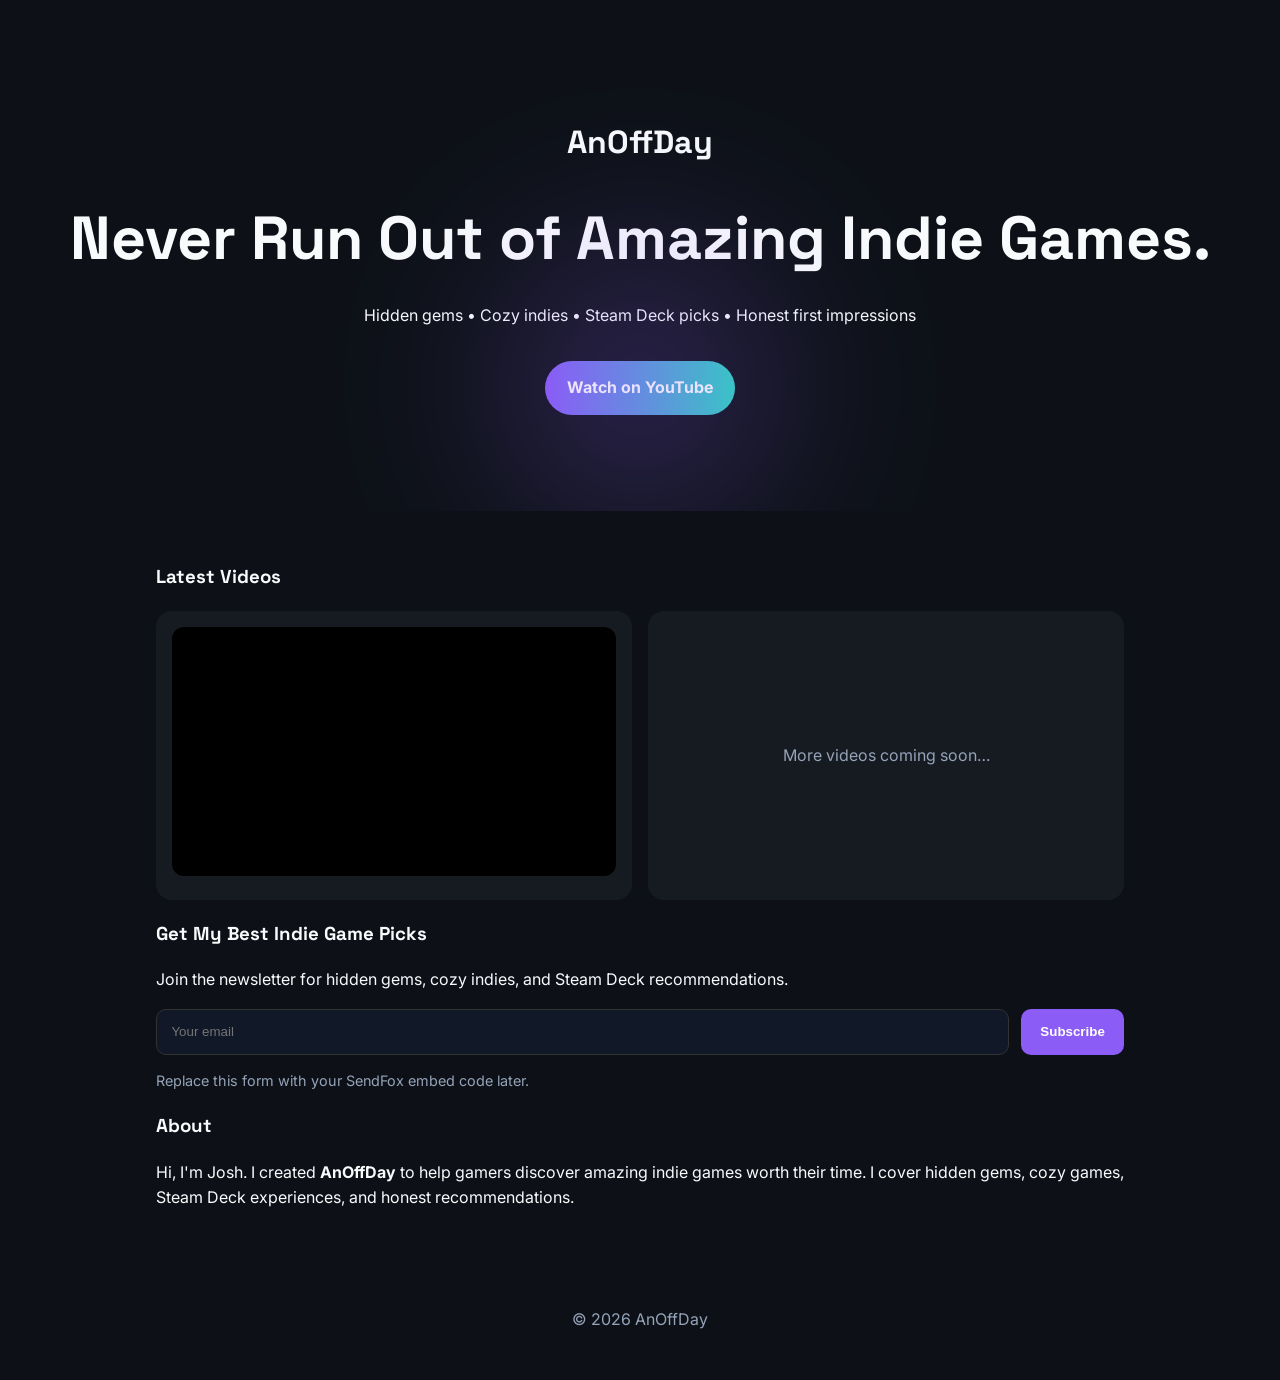
==== index.html @ 18581a0d "Add files via upload" ====
<!DOCTYPE html>
<html lang="en">
<head>
<meta charset="UTF-8">
<meta name="viewport" content="width=device-width, initial-scale=1.0">
<title>AnOffDay | Never Run Out of Amazing Indie Games</title>
<meta name="description" content="Cozy indie games, hidden gems, Steam Deck recommendations, and honest first impressions.">
<link rel="preconnect" href="https://fonts.googleapis.com">
<link rel="preconnect" href="https://fonts.gstatic.com" crossorigin>
<link href="https://fonts.googleapis.com/css2?family=Inter:wght@400;600;700&family=Space+Grotesk:wght@600;700&display=swap" rel="stylesheet">
<link rel="stylesheet" href="styles.css">
</head>
<body>
<header class="hero">
  <div class="glow"></div>
  <h1>AnOffDay</h1>
  <h2>Never Run Out of Amazing Indie Games.</h2>
  <p>Hidden gems • Cozy indies • Steam Deck picks • Honest first impressions</p>
  <a class="button" href="https://www.youtube.com/@AnOffDay" target="_blank">Watch on YouTube</a>
</header>

<main class="container">
<section>
<h3>Latest Videos</h3>
<div class="grid">
<div class="card"><iframe src="https://www.youtube.com/embed?listType=user_uploads&list=AnOffDay" title="Latest videos"></iframe></div>
<div class="card placeholder">More videos coming soon…</div>
</div>
</section>

<section class="newsletter">
<h3>Get My Best Indie Game Picks</h3>
<p>Join the newsletter for hidden gems, cozy indies, and Steam Deck recommendations.</p>
<form>
<input type="email" placeholder="Your email">
<button type="button">Subscribe</button>
</form>
<p class="note">Replace this form with your SendFox embed code later.</p>
</section>

<section>
<h3>About</h3>
<p>Hi, I'm Josh. I created <strong>AnOffDay</strong> to help gamers discover amazing indie games worth their time. I cover hidden gems, cozy games, Steam Deck experiences, and honest recommendations.</p>
</section>
</main>

<footer>
<p>© 2026 AnOffDay</p>
</footer>
<script src="script.js"></script>
</body>
</html>
---- styles.css ----
:root{
--bg:#0d1117;--card:#161b22;--text:#f8fafc;--muted:#94a3b8;
--purple:#8b5cf6;--teal:#2dd4bf;
}
*{box-sizing:border-box}
body{margin:0;font-family:Inter,sans-serif;background:var(--bg);color:var(--text);line-height:1.6}
.hero{padding:6rem 1.5rem;text-align:center;position:relative;overflow:hidden}
.glow{position:absolute;inset:auto 50% 0 auto;width:420px;height:420px;
background:radial-gradient(circle,var(--purple),transparent 70%);
filter:blur(80px);opacity:.35;transform:translate(50%,20%)}
h1,h2,h3{font-family:"Space Grotesk",sans-serif}
h2{font-size:clamp(2rem,5vw,3.8rem);margin:.2rem 0}
.button{display:inline-block;margin-top:1rem;padding:.9rem 1.4rem;
background:linear-gradient(90deg,var(--purple),var(--teal));
color:white;text-decoration:none;border-radius:999px;font-weight:700}
.container{max-width:1000px;margin:auto;padding:2rem 1rem}
.grid{display:grid;grid-template-columns:repeat(auto-fit,minmax(280px,1fr));gap:1rem}
.card{background:var(--card);padding:1rem;border-radius:16px}
iframe{width:100%;aspect-ratio:16/9;border:0;border-radius:12px;background:#000}
.placeholder{display:flex;align-items:center;justify-content:center;color:var(--muted);min-height:220px}
.newsletter form{display:flex;gap:.75rem;flex-wrap:wrap}
input{flex:1;min-width:220px;padding:.9rem;border-radius:10px;border:1px solid #333;background:#111827;color:white}
button{padding:.9rem 1.2rem;border:none;border-radius:10px;background:var(--purple);color:white;font-weight:700;cursor:pointer}
.note{color:var(--muted);font-size:.9rem}
footer{text-align:center;color:var(--muted);padding:2rem}
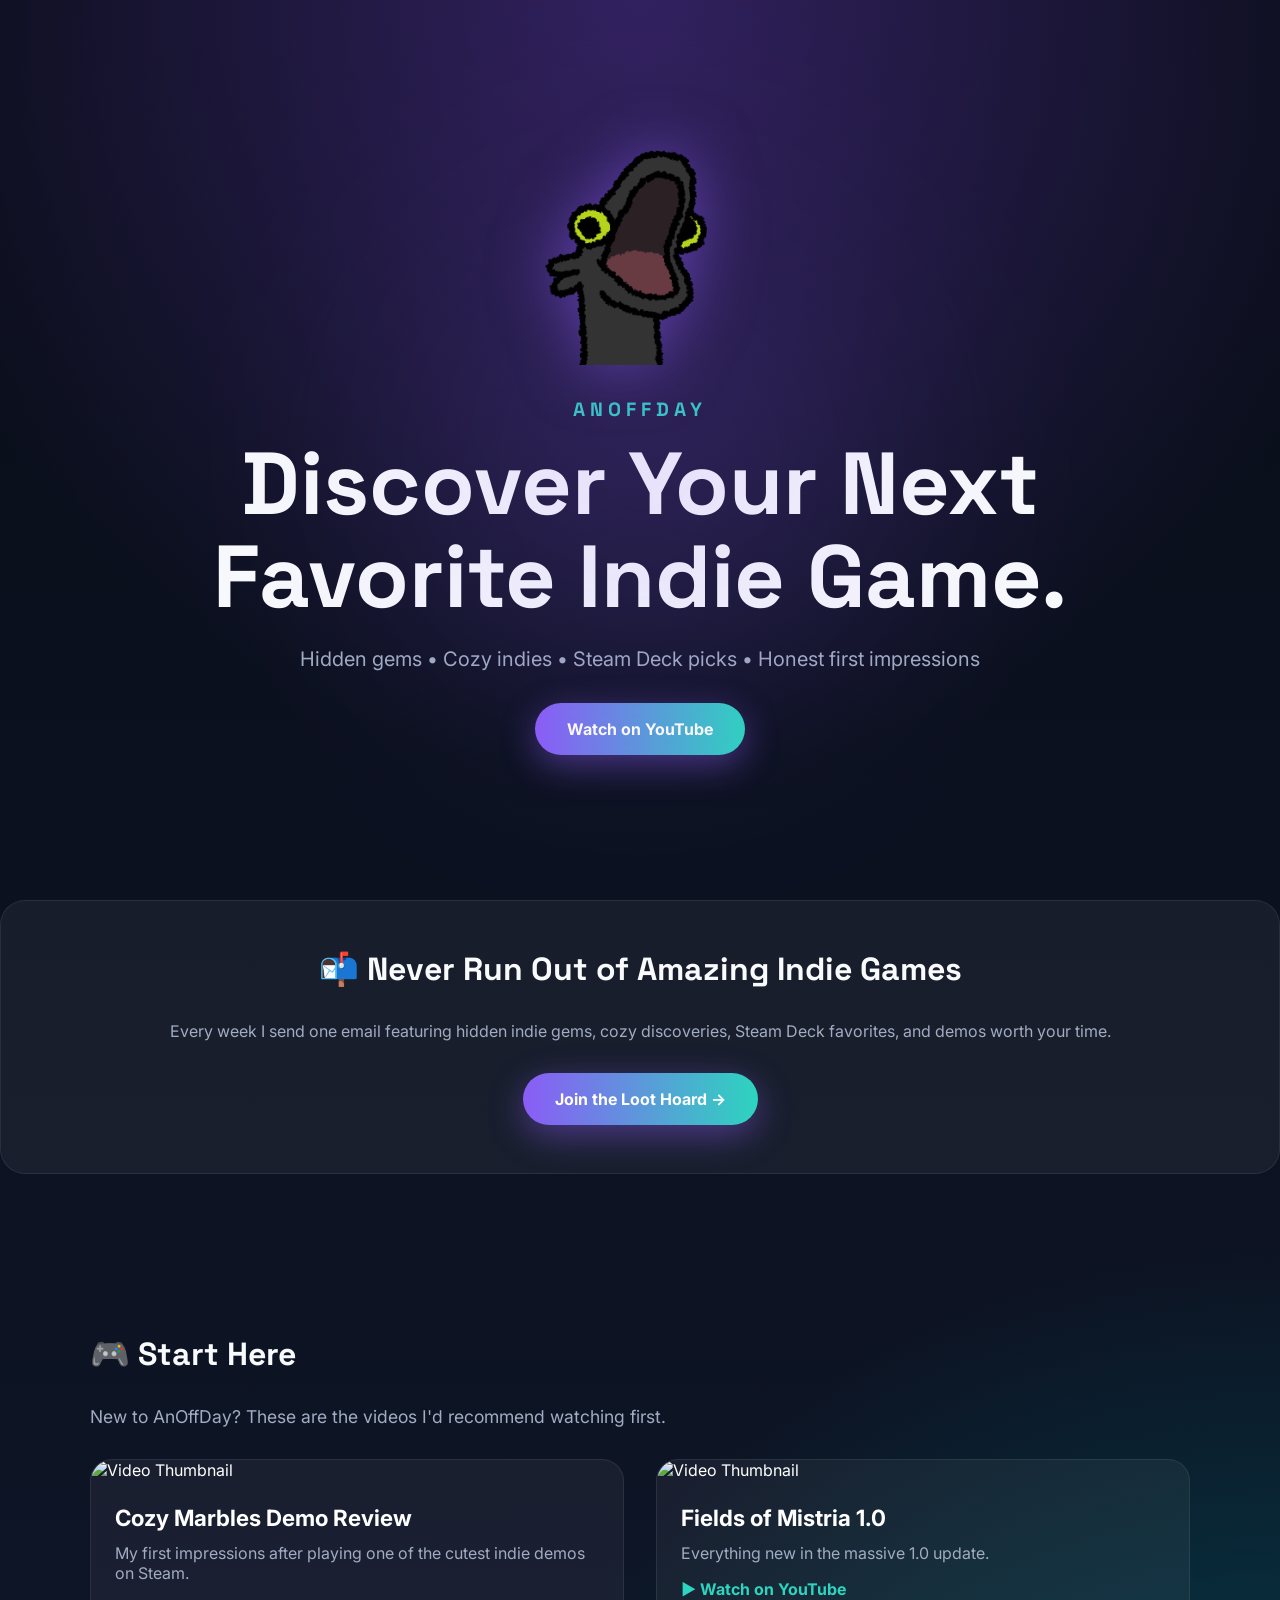
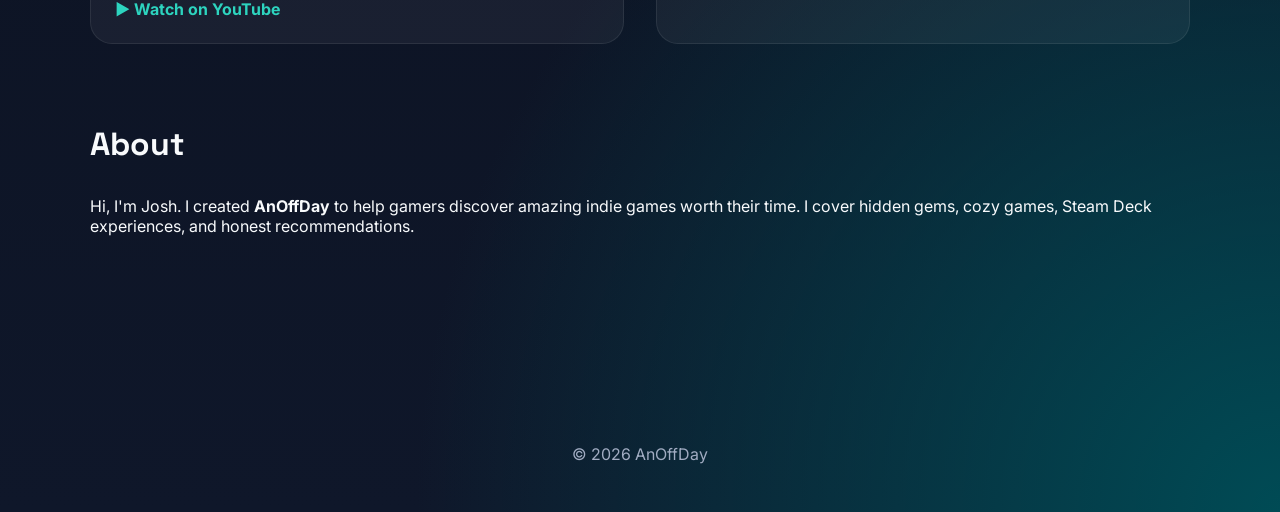
==== commit 1b146151: "Updated homepage" ====
--- a/index.html
+++ b/index.html
@@ -13,30 +13,88 @@
 <body>
 <header class="hero">
   <div class="glow"></div>
+
+  <img src="images/dragon.png" alt="AnOffDay Dragon" class="hero-dragon">
+
   <h1>AnOffDay</h1>
-  <h2>Never Run Out of Amazing Indie Games.</h2>
+  <h2>Discover Your Next Favorite Indie Game.</h2>
   <p>Hidden gems • Cozy indies • Steam Deck picks • Honest first impressions</p>
   <a class="button" href="https://www.youtube.com/@AnOffDay" target="_blank">Watch on YouTube</a>
 </header>
 
+<section class="newsletter">
+
+    <h3>📬 Never Run Out of Amazing Indie Games</h3>
+
+    <p>
+        Every week I send one email featuring hidden indie gems, cozy discoveries,
+        Steam Deck favorites, and demos worth your time.
+    </p>
+
+    <a class="button"
+       href="https://sendfox.com/offday"
+       target="_blank">
+       Join the Loot Hoard →
+    </a>
+
+</section>
+
 <main class="container">
 <section>
-<h3>Latest Videos</h3>
-<div class="grid">
-<div class="card"><iframe src="https://www.youtube.com/embed?listType=user_uploads&list=AnOffDay" title="Latest videos"></iframe></div>
-<div class="card placeholder">More videos coming soon…</div>
-</div>
+
+    <h3>🎮 Start Here</h3>
+
+    <p class="section-intro">
+        New to AnOffDay? These are the videos I'd recommend watching first.
+    </p>
+
+    <div class="grid">
+
+        <a class="video-card" href="https://youtu.be/EfAZcPWjO_U" target="_blank">
+
+            <img
+                src="https://i.ytimg.com/vi/EfAZcPWjO_U/maxresdefault.jpg"
+                alt="Video Thumbnail">
+
+            <div class="video-content">
+
+                <h4>Cozy Marbles Demo Review</h4>
+
+                <p>
+                    My first impressions after playing one of the cutest indie demos on Steam.
+                </p>
+
+                <span>▶ Watch on YouTube</span>
+
+            </div>
+
+        </a>
+
+        <a class="video-card" href="https://youtu.be/ea4ho8zxoK8" target="_blank">
+
+            <img
+                src="https://i.ytimg.com/vi/ea4ho8zxoK8/maxresdefault.jpg"
+                alt="Video Thumbnail">
+
+            <div class="video-content">
+
+                <h4>Fields of Mistria 1.0</h4>
+
+                <p>
+                    Everything new in the massive 1.0 update.
+                </p>
+
+                <span>▶ Watch on YouTube</span>
+
+            </div>
+
+        </a>
+
+    </div>
+
 </section>
 
-<section class="newsletter">
-<h3>Get My Best Indie Game Picks</h3>
-<p>Join the newsletter for hidden gems, cozy indies, and Steam Deck recommendations.</p>
-<form>
-<input type="email" placeholder="Your email">
-<button type="button">Subscribe</button>
-</form>
-<p class="note">Replace this form with your SendFox embed code later.</p>
-</section>
+
 
 <section>
 <h3>About</h3>
--- a/styles.css
+++ b/styles.css
@@ -1,25 +1,357 @@
 :root{
---bg:#0d1117;--card:#161b22;--text:#f8fafc;--muted:#94a3b8;
---purple:#8b5cf6;--teal:#2dd4bf;
-}
-*{box-sizing:border-box}
-body{margin:0;font-family:Inter,sans-serif;background:var(--bg);color:var(--text);line-height:1.6}
-.hero{padding:6rem 1.5rem;text-align:center;position:relative;overflow:hidden}
-.glow{position:absolute;inset:auto 50% 0 auto;width:420px;height:420px;
-background:radial-gradient(circle,var(--purple),transparent 70%);
-filter:blur(80px);opacity:.35;transform:translate(50%,20%)}
-h1,h2,h3{font-family:"Space Grotesk",sans-serif}
-h2{font-size:clamp(2rem,5vw,3.8rem);margin:.2rem 0}
-.button{display:inline-block;margin-top:1rem;padding:.9rem 1.4rem;
-background:linear-gradient(90deg,var(--purple),var(--teal));
-color:white;text-decoration:none;border-radius:999px;font-weight:700}
-.container{max-width:1000px;margin:auto;padding:2rem 1rem}
-.grid{display:grid;grid-template-columns:repeat(auto-fit,minmax(280px,1fr));gap:1rem}
-.card{background:var(--card);padding:1rem;border-radius:16px}
-iframe{width:100%;aspect-ratio:16/9;border:0;border-radius:12px;background:#000}
-.placeholder{display:flex;align-items:center;justify-content:center;color:var(--muted);min-height:220px}
-.newsletter form{display:flex;gap:.75rem;flex-wrap:wrap}
-input{flex:1;min-width:220px;padding:.9rem;border-radius:10px;border:1px solid #333;background:#111827;color:white}
-button{padding:.9rem 1.2rem;border:none;border-radius:10px;background:var(--purple);color:white;font-weight:700;cursor:pointer}
-.note{color:var(--muted);font-size:.9rem}
-footer{text-align:center;color:var(--muted);padding:2rem}
+  --bg:#0b1020;
+  --bg2:#111827;
+  --card:rgba(255,255,255,.05);
+  --text:#f8fafc;
+  --muted:#a1acc2;
+  --purple:#8b5cf6;
+  --teal:#2dd4bf;
+  --border:rgba(255,255,255,.08);
+}
+
+*{
+  margin:0;
+  padding:0;
+  box-sizing:border-box;
+}
+
+html{
+  scroll-behavior:smooth;
+}
+
+body{
+  font-family:Inter,sans-serif;
+  color:var(--text);
+  background:
+    radial-gradient(circle at top,#32215f 0%,transparent 35%),
+    radial-gradient(circle at bottom right,#004b55 0%,transparent 35%),
+    linear-gradient(180deg,#090d18,#0f172a);
+  min-height:100vh;
+}
+
+h1,h2,h3{
+  font-family:"Space Grotesk",sans-serif;
+}
+
+.hero{
+  min-height:100vh;
+  display:flex;
+  flex-direction:column;
+  justify-content:center;
+  align-items:center;
+  text-align:center;
+  padding:2rem;
+  position:relative;
+  overflow:hidden;
+}
+
+.glow{
+  position:absolute;
+  width:700px;
+  height:700px;
+  border-radius:50%;
+  background:radial-gradient(circle,var(--purple),transparent 70%);
+  opacity:.25;
+  filter:blur(120px);
+  animation:floatGlow 8s ease-in-out infinite;
+
+  pointer-events: none;
+}
+
+@keyframes floatGlow{
+
+0%,100%{
+transform:translateY(-30px);
+}
+
+50%{
+transform:translateY(30px);
+}
+
+}
+
+.hero h1{
+  font-size:1.2rem;
+  letter-spacing:5px;
+  text-transform:uppercase;
+  color:var(--teal);
+  margin-bottom:1rem;
+}
+
+.hero h2{
+  font-size:clamp(2.8rem,7vw,5.5rem);
+  line-height:1.05;
+  max-width:900px;
+  margin-bottom:1.5rem;
+}
+
+.hero p{
+  color:var(--muted);
+  font-size:1.25rem;
+  max-width:700px;
+  margin-bottom:2rem;
+}
+
+.button{
+  display:inline-block;
+  padding:1rem 2rem;
+  border-radius:999px;
+  text-decoration:none;
+  color:white;
+  font-weight:700;
+  background:linear-gradient(90deg,var(--purple),var(--teal));
+  transition:.3s;
+  box-shadow:0 10px 35px rgba(139,92,246,.45);
+}
+
+.button:hover{
+  transform:translateY(-4px) scale(1.03);
+  box-shadow:0 18px 45px rgba(139,92,246,.6);
+}
+
+.container{
+  width:min(1100px,92%);
+  margin:auto;
+  padding:5rem 0;
+}
+
+section{
+  margin-bottom:5rem;
+}
+
+h3{
+  font-size:2rem;
+  margin-bottom:2rem;
+}
+
+.grid{
+  display:grid;
+  grid-template-columns:repeat(auto-fit,minmax(320px,1fr));
+  gap:2rem;
+}
+
+.card{
+  background:var(--card);
+  backdrop-filter:blur(15px);
+  border:1px solid var(--border);
+  border-radius:22px;
+  overflow:hidden;
+  transition:.3s;
+}
+
+.card:hover{
+  transform:translateY(-8px);
+}
+
+iframe{
+  width:100%;
+  aspect-ratio:16/9;
+  border:none;
+}
+
+.placeholder{
+  display:flex;
+  align-items:center;
+  justify-content:center;
+  min-height:240px;
+  color:var(--muted);
+}
+
+.newsletter{
+  background:var(--card);
+  border:1px solid var(--border);
+  border-radius:25px;
+  padding:3rem;
+}
+
+.newsletter p{
+  color:var(--muted);
+  margin:1rem 0 2rem;
+}
+
+form{
+  display:flex;
+  gap:1rem;
+  flex-wrap:wrap;
+}
+
+input{
+  flex:1;
+  min-width:250px;
+  padding:1rem;
+  border-radius:12px;
+  border:1px solid var(--border);
+  background:#111827;
+  color:white;
+}
+
+button{
+  padding:1rem 2rem;
+  border:none;
+  border-radius:12px;
+  background:var(--purple);
+  color:white;
+  font-weight:700;
+  cursor:pointer;
+  transition:.3s;
+}
+
+button:hover{
+  background:#9d74ff;
+}
+
+.note{
+  margin-top:1rem;
+  font-size:.9rem;
+}
+
+footer{
+  text-align:center;
+  color:var(--muted);
+  padding:3rem 1rem;
+}
+
+@media(max-width:700px){
+
+.hero h2{
+font-size:3rem;
+}
+
+.hero p{
+font-size:1rem;
+}
+
+.newsletter{
+padding:2rem;
+}
+
+}.section-intro{
+    color:var(--muted);
+    margin-bottom:2rem;
+    font-size:1.1rem;
+}
+
+.video-card{
+
+    display:block;
+
+    text-decoration:none;
+
+    background:var(--card);
+
+    border:1px solid var(--border);
+
+    border-radius:22px;
+
+    overflow:hidden;
+
+    transition:.3s;
+
+    color:white;
+
+}
+
+.video-card:hover{
+
+    transform:translateY(-8px);
+
+    box-shadow:0 18px 45px rgba(0,0,0,.35);
+
+}
+
+.video-card img{
+
+    width:100%;
+
+    display:block;
+
+}
+
+.video-content{
+
+    padding:1.5rem;
+
+}
+
+.video-content h4{
+
+    font-size:1.4rem;
+
+    margin-bottom:.75rem;
+
+}
+
+.video-content p{
+
+    color:var(--muted);
+
+    margin-bottom:1rem;
+
+}
+
+.video-content span{
+
+    color:var(--teal);
+
+    font-weight:700;
+
+}.newsletter{
+
+    text-align:center;
+
+}
+
+.newsletter h4{
+
+    font-size:2.2rem;
+
+    margin:1rem 0;
+
+    font-family:"Space Grotesk",sans-serif;
+
+}
+
+.loot-list{
+
+    list-style:none;
+
+    padding:0;
+
+    margin:2rem auto;
+
+    max-width:500px;
+
+}
+
+.loot-list li{
+
+    padding:.65rem 0;
+
+    font-size:1.1rem;
+
+    color:var(--text);
+
+}.hero-dragon{
+
+    width:220px;
+
+    margin-bottom:2rem;
+
+    position:relative;
+
+    z-index:2;
+
+    filter:
+        drop-shadow(0 0 30px rgba(139,92,246,.5));
+
+    transition:.3s;
+
+    pointer-events: none;
+
+}
+
+.hero-dragon:hover{
+
+    transform:rotate(-4deg) scale(1.05);
+
+}
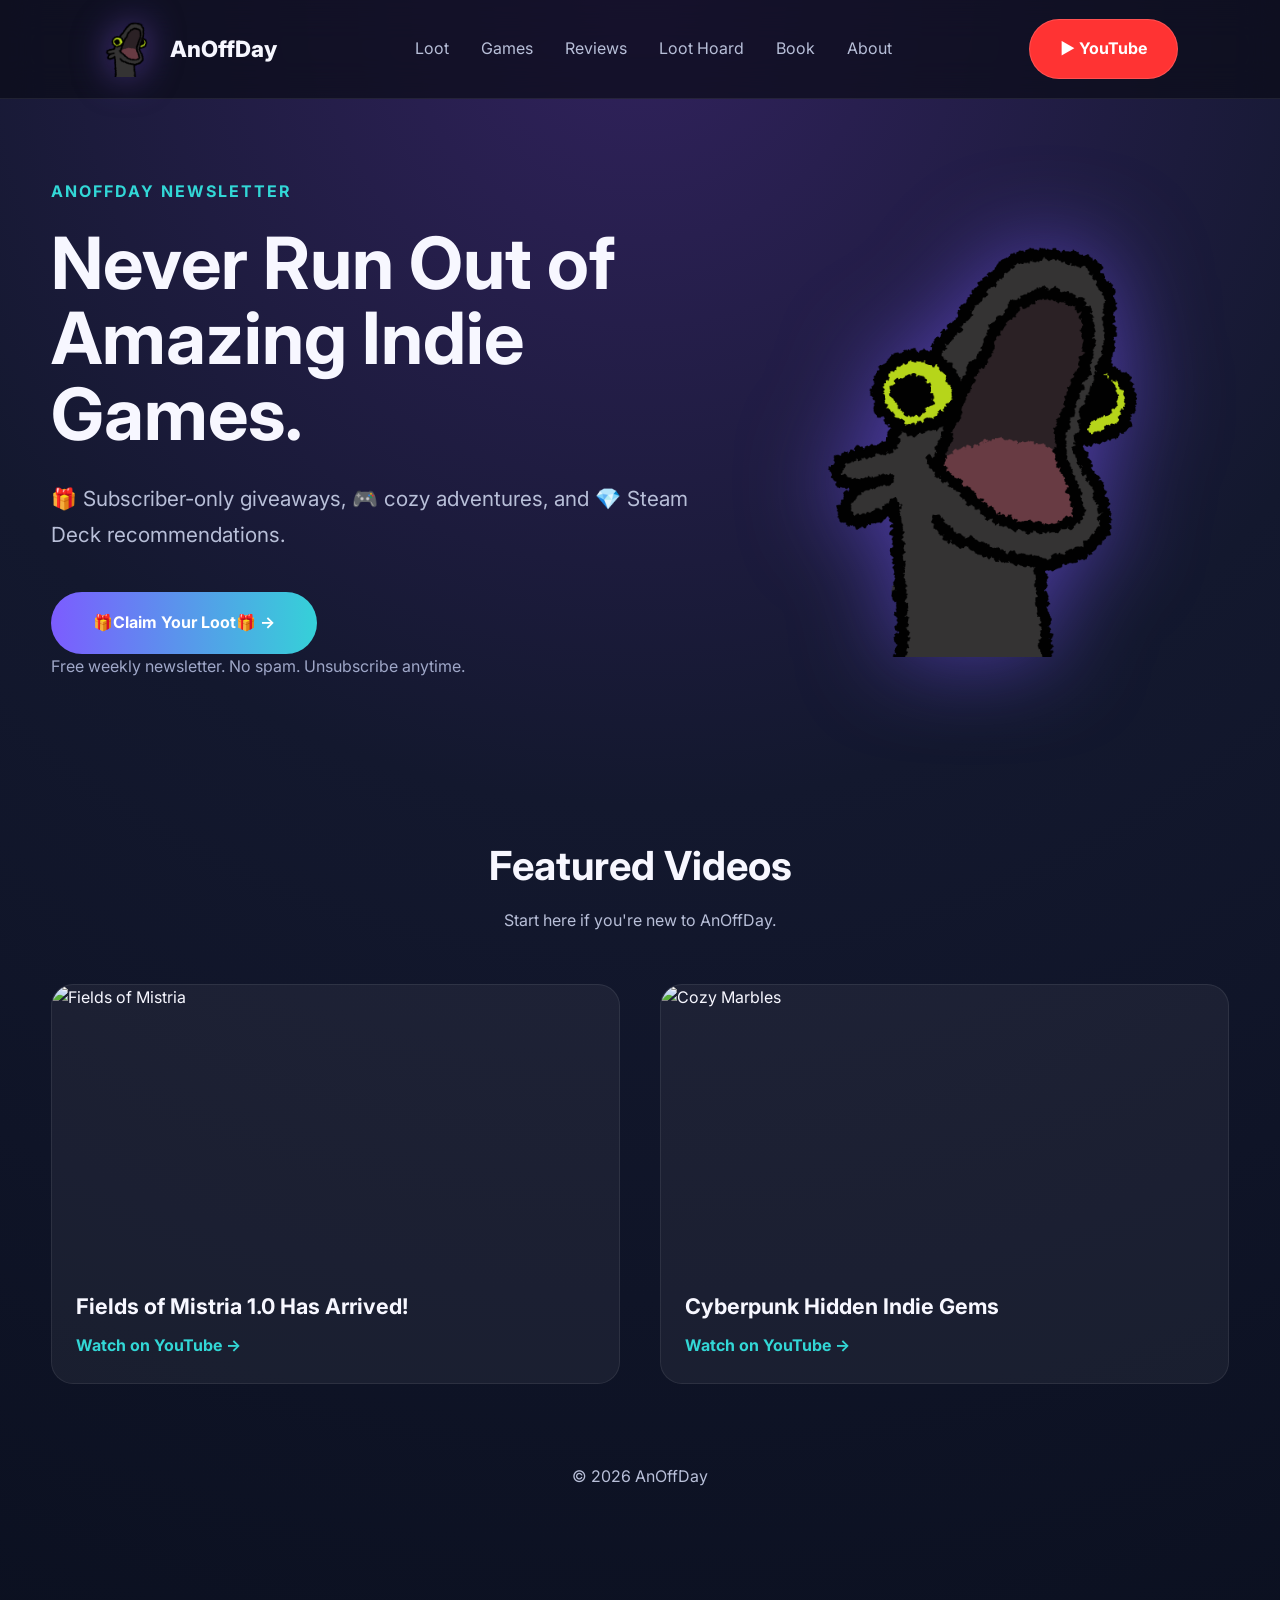
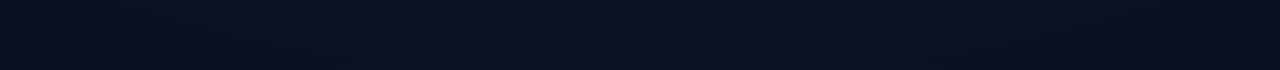
==== commit 6b2e3c45: "Launch new homepage redesign" ====
--- a/index.html
+++ b/index.html
@@ -1,110 +1,146 @@
 <!DOCTYPE html>
 <html lang="en">
 <head>
-<meta charset="UTF-8">
-<meta name="viewport" content="width=device-width, initial-scale=1.0">
-<title>AnOffDay | Never Run Out of Amazing Indie Games</title>
-<meta name="description" content="Cozy indie games, hidden gems, Steam Deck recommendations, and honest first impressions.">
-<link rel="preconnect" href="https://fonts.googleapis.com">
-<link rel="preconnect" href="https://fonts.gstatic.com" crossorigin>
-<link href="https://fonts.googleapis.com/css2?family=Inter:wght@400;600;700&family=Space+Grotesk:wght@600;700&display=swap" rel="stylesheet">
-<link rel="stylesheet" href="styles.css">
+    <meta charset="UTF-8">
+    <meta name="viewport" content="width=device-width, initial-scale=1.0">
+
+    <title>AnOffDay | Discover Your Next Favorite Indie Game</title>
+
+    <link rel="stylesheet" href="styles.css">
+
+    <link rel="preconnect" href="https://fonts.googleapis.com">
+    <link rel="preconnect" href="https://fonts.gstatic.com" crossorigin>
+
+    <link href="https://fonts.googleapis.com/css2?family=Inter:wght@300;400;600;700;800&family=Space+Grotesk:wght@500;700&display=swap" rel="stylesheet">
 </head>
+
 <body>
-<header class="hero">
-  <div class="glow"></div>
 
-  <img src="images/dragon.png" alt="AnOffDay Dragon" class="hero-dragon">
+<header class="navbar">
 
-  <h1>AnOffDay</h1>
-  <h2>Discover Your Next Favorite Indie Game.</h2>
-  <p>Hidden gems • Cozy indies • Steam Deck picks • Honest first impressions</p>
-  <a class="button" href="https://www.youtube.com/@AnOffDay" target="_blank">Watch on YouTube</a>
+    <div class="logo">
+
+        <img src="images/dragon.png" alt="Dragon">
+
+        <span>AnOffDay</span>
+
+    </div>
+
+    <nav>
+
+        <a href="#">Loot</a>
+        <a href="#">Games</a>
+        <a href="#">Reviews</a>
+        <a href="#">Loot Hoard</a>
+        <a href="#">Book</a>
+        <a href="#">About</a>
+
+    </nav>
+
+    <a
+        class="youtube-button"
+        href="https://www.youtube.com/@AnOffDay"
+        target="_blank">
+
+        ▶ YouTube
+
+    </a>
+
 </header>
 
-<section class="newsletter">
 
-    <h3>📬 Never Run Out of Amazing Indie Games</h3>
+<section class="hero">
 
-    <p>
-        Every week I send one email featuring hidden indie gems, cozy discoveries,
-        Steam Deck favorites, and demos worth your time.
-    </p>
+    <div class="hero-left">
 
-    <a class="button"
-       href="https://sendfox.com/offday"
-       target="_blank">
-       Join the Loot Hoard →
-    </a>
+        <span class="hero-tag">
+ANOFFDAY NEWSLETTER
+</span>
+
+        <h1>
+            Never Run Out of
+            Amazing Indie Games.
+        </h1>
+
+        <p class="hero-description">
+            🎁 Subscriber-only giveaways, 🎮 cozy adventures, and 💎 Steam Deck recommendations.
+        </p>
+
+<a
+    class="hero-newsletter-button"
+    href="https://sendfox.com/offday"
+    target="_blank">
+
+    🎁Claim Your Loot🎁 →
+</a>
+
+        <p class="hero-small">
+            Free weekly newsletter.  No spam. Unsubscribe anytime.
+        </p>
+
+    </div>
+<div class="hero-right">
+
+        <img
+            src="images/dragon.png"
+            alt="Dragon"
+            class="hero-dragon">
+
+    </div>
 
 </section>
 
-<main class="container">
-<section>
+<section class="featured-videos">
 
-    <h3>🎮 Start Here</h3>
+    <div class="section-header">
 
-    <p class="section-intro">
-        New to AnOffDay? These are the videos I'd recommend watching first.
-    </p>
+        <h2>Featured Videos</h2>
 
-    <div class="grid">
+        <p>
+            Start here if you're new to AnOffDay.
+        </p>
 
-        <a class="video-card" href="https://youtu.be/EfAZcPWjO_U" target="_blank">
+    </div>
 
-            <img
-                src="https://i.ytimg.com/vi/EfAZcPWjO_U/maxresdefault.jpg"
-                alt="Video Thumbnail">
+    <div class="video-grid">
 
-            <div class="video-content">
+        <a class="video-card"
+           href="https://www.youtube.com/watch?v=ea4ho8zxoK8"
+           target="_blank">
 
-                <h4>Cozy Marbles Demo Review</h4>
+            <img src="https://img.youtube.com/vi/ea4ho8zxoK8/maxresdefault.jpg"
+                 alt="Fields of Mistria">
 
-                <p>
-                    My first impressions after playing one of the cutest indie demos on Steam.
-                </p>
+            <h3>Fields of Mistria 1.0 Has Arrived!</h3>
 
-                <span>▶ Watch on YouTube</span>
-
-            </div>
+            <span>Watch on YouTube →</span>
 
         </a>
 
-        <a class="video-card" href="https://youtu.be/ea4ho8zxoK8" target="_blank">
+        <a class="video-card"
+           href="https://www.youtube.com/watch?v=EfAZcPWjO_U"
+           target="_blank">
 
-            <img
-                src="https://i.ytimg.com/vi/ea4ho8zxoK8/maxresdefault.jpg"
-                alt="Video Thumbnail">
+            <img src="https://img.youtube.com/vi/EfAZcPWjO_U/maxresdefault.jpg"
+                 alt="Cozy Marbles">
 
-            <div class="video-content">
+            <h3>Cyberpunk Hidden Indie Gems</h3>
 
-                <h4>Fields of Mistria 1.0</h4>
-
-                <p>
-                    Everything new in the massive 1.0 update.
-                </p>
-
-                <span>▶ Watch on YouTube</span>
-
-            </div>
+            <span>Watch on YouTube →</span>
 
         </a>
 
     </div>
 
-</section>
 
 
 
-<section>
-<h3>About</h3>
-<p>Hi, I'm Josh. I created <strong>AnOffDay</strong> to help gamers discover amazing indie games worth their time. I cover hidden gems, cozy games, Steam Deck experiences, and honest recommendations.</p>
-</section>
-</main>
 
 <footer>
-<p>© 2026 AnOffDay</p>
+
+© 2026 AnOffDay
+
 </footer>
-<script src="script.js"></script>
+
 </body>
-</html>
+</html>
--- a/styles.css
+++ b/styles.css
@@ -1,357 +1,729 @@
+/* ===========================
+   ANOFFDAY V2
+=========================== */
+
 :root{
-  --bg:#0b1020;
-  --bg2:#111827;
-  --card:rgba(255,255,255,.05);
-  --text:#f8fafc;
-  --muted:#a1acc2;
-  --purple:#8b5cf6;
-  --teal:#2dd4bf;
-  --border:rgba(255,255,255,.08);
+    --bg:#0b1020;
+    --bg2:#171c36;
+    --card:#1d2445;
+    --text:#f7f7ff;
+    --muted:#b8bfd8;
+    --purple:#8b5cf6;
+    --cyan:#32d7d6;
+    --border:rgba(255,255,255,.08);
 }
 
 *{
-  margin:0;
-  padding:0;
-  box-sizing:border-box;
-}
-
-html{
-  scroll-behavior:smooth;
+    margin:0;
+    padding:0;
+    box-sizing:border-box;
 }
 
 body{
-  font-family:Inter,sans-serif;
-  color:var(--text);
-  background:
-    radial-gradient(circle at top,#32215f 0%,transparent 35%),
-    radial-gradient(circle at bottom right,#004b55 0%,transparent 35%),
-    linear-gradient(180deg,#090d18,#0f172a);
-  min-height:100vh;
-}
-
-h1,h2,h3{
-  font-family:"Space Grotesk",sans-serif;
-}
+
+    font-family:Inter,sans-serif;
+
+    background:
+        radial-gradient(circle at top,#31225d 0%,#13182e 45%,#0b1020 100%);
+
+    color:var(--text);
+
+    line-height:1.6;
+
+}
+
+a{
+
+    color:inherit;
+
+    text-decoration:none;
+
+}
+
+img{
+
+    max-width:100%;
+
+    display:block;
+
+}
+
+/* ===========================
+   NAVBAR
+=========================== */
+
+.navbar{
+
+    position:sticky;
+
+    top:0;
+
+    z-index:100;
+
+    display:flex;
+
+    justify-content:space-between;
+
+    align-items:center;
+
+    padding:1.2rem 8%;
+
+    backdrop-filter:blur(18px);
+
+    background:rgba(10,12,24,.7);
+
+    border-bottom:1px solid var(--border);
+
+}
+
+.logo{
+
+    display:flex;
+
+    align-items:center;
+
+    gap:12px;
+
+    font-size:1.4rem;
+
+    font-weight:800;
+
+}
+
+.logo img{
+
+    width:56px;
+
+    filter:drop-shadow(0 0 18px rgba(139,92,246,.5));
+
+}
+
+nav{
+
+    display:flex;
+
+    gap:2rem;
+
+}
+
+nav a{
+
+    color:var(--muted);
+
+    transition:.25s;
+
+}
+
+nav a:hover{
+
+    color:white;
+
+}
+
+.youtube-button{
+
+    background:#ff3333;
+
+    color:white;
+
+    padding:.8rem 1.3rem;
+
+    border-radius:999px;
+
+    font-weight:700;
+
+    transition:.25s;
+
+}
+
+.youtube-button:hover{
+
+    transform:translateY(-2px);
+
+}
+
+/* =========================
+   HERO
+========================= */
 
 .hero{
-  min-height:100vh;
-  display:flex;
-  flex-direction:column;
-  justify-content:center;
-  align-items:center;
-  text-align:center;
-  padding:2rem;
-  position:relative;
-  overflow:hidden;
-}
-
-.glow{
-  position:absolute;
-  width:700px;
-  height:700px;
-  border-radius:50%;
-  background:radial-gradient(circle,var(--purple),transparent 70%);
-  opacity:.25;
-  filter:blur(120px);
-  animation:floatGlow 8s ease-in-out infinite;
-
-  pointer-events: none;
-}
-
-@keyframes floatGlow{
-
-0%,100%{
-transform:translateY(-30px);
-}
-
-50%{
-transform:translateY(30px);
-}
+
+    width:min(1300px,92%);
+    margin:90px auto 120px;
+
+    display:grid;
+    grid-template-columns:1.1fr .9fr;
+    gap:70px;
+
+    align-items:center;
+
+}
+
+.hero-left{
+
+    display:flex;
+    flex-direction:column;
+    align-items:flex-start;
+
+}
+
+.hero-tag{
+
+    color:var(--cyan);
+    font-weight:700;
+    letter-spacing:2px;
+    margin-bottom:20px;
+    text-transform:uppercase;
 
 }
 
 .hero h1{
-  font-size:1.2rem;
-  letter-spacing:5px;
-  text-transform:uppercase;
-  color:var(--teal);
-  margin-bottom:1rem;
-}
-
-.hero h2{
-  font-size:clamp(2.8rem,7vw,5.5rem);
-  line-height:1.05;
-  max-width:900px;
-  margin-bottom:1.5rem;
-}
-
-.hero p{
-  color:var(--muted);
-  font-size:1.25rem;
-  max-width:700px;
-  margin-bottom:2rem;
-}
-
-.button{
-  display:inline-block;
-  padding:1rem 2rem;
-  border-radius:999px;
-  text-decoration:none;
-  color:white;
-  font-weight:700;
-  background:linear-gradient(90deg,var(--purple),var(--teal));
-  transition:.3s;
-  box-shadow:0 10px 35px rgba(139,92,246,.45);
-}
-
-.button:hover{
-  transform:translateY(-4px) scale(1.03);
-  box-shadow:0 18px 45px rgba(139,92,246,.6);
-}
-
-.container{
-  width:min(1100px,92%);
-  margin:auto;
-  padding:5rem 0;
-}
-
-section{
-  margin-bottom:5rem;
-}
-
-h3{
-  font-size:2rem;
-  margin-bottom:2rem;
-}
-
-.grid{
-  display:grid;
-  grid-template-columns:repeat(auto-fit,minmax(320px,1fr));
-  gap:2rem;
-}
-
-.card{
-  background:var(--card);
-  backdrop-filter:blur(15px);
-  border:1px solid var(--border);
-  border-radius:22px;
-  overflow:hidden;
-  transition:.3s;
-}
-
-.card:hover{
-  transform:translateY(-8px);
-}
-
-iframe{
-  width:100%;
-  aspect-ratio:16/9;
-  border:none;
-}
-
-.placeholder{
-  display:flex;
-  align-items:center;
-  justify-content:center;
-  min-height:240px;
-  color:var(--muted);
-}
-
-.newsletter{
-  background:var(--card);
-  border:1px solid var(--border);
-  border-radius:25px;
-  padding:3rem;
-}
-
-.newsletter p{
-  color:var(--muted);
-  margin:1rem 0 2rem;
-}
-
-form{
-  display:flex;
-  gap:1rem;
-  flex-wrap:wrap;
-}
-
-input{
-  flex:1;
-  min-width:250px;
-  padding:1rem;
-  border-radius:12px;
-  border:1px solid var(--border);
-  background:#111827;
-  color:white;
-}
-
-button{
-  padding:1rem 2rem;
-  border:none;
-  border-radius:12px;
-  background:var(--purple);
-  color:white;
-  font-weight:700;
-  cursor:pointer;
-  transition:.3s;
-}
-
-button:hover{
-  background:#9d74ff;
-}
-
-.note{
-  margin-top:1rem;
-  font-size:.9rem;
-}
+
+    font-size:4.5rem;
+    line-height:1.05;
+    margin:0;
+
+    max-width:700px;
+
+}
+
+.hero-description{
+
+    font-size:1.3rem;
+    line-height:1.7;
+
+    color:var(--muted);
+
+    margin:30px 0 40px;
+
+    max-width:650px;
+
+}
+
+.hero-newsletter{
+
+    width:100%;
+    max-width:700px;
+
+    display:flex;
+
+    background:white;
+
+    border-radius:70px;
+
+    overflow:hidden;
+
+    margin-bottom:35px;
+
+}
+
+.hero-newsletter input{
+
+    flex:1;
+
+    border:none;
+
+    outline:none;
+
+    padding:22px 26px;
+
+    font-size:1rem;
+
+}
+
+.hero-newsletter button{
+
+    border:none;
+
+    cursor:pointer;
+
+    padding:0 36px;
+
+    color:white;
+
+    font-weight:700;
+
+    background:linear-gradient(90deg,#7C5CFF,#35D0D8);
+
+    transition:.3s;
+
+}
+
+.hero-newsletter button:hover{
+
+    transform:scale(1.03);
+
+}
+
+.hero-features{
+
+    display:flex;
+    gap:25px;
+    flex-wrap:wrap;
+
+    margin-bottom:30px;
+
+}
+
+.hero-features div{
+
+    color:#d5d8ef;
+
+    font-size:1rem;
+
+}
+
+.hero-small{
+
+    color:#9fa7c8;
+
+    margin-bottom:35px;
+
+}
+
+.youtube-button{
+
+    display:inline-block;
+
+    padding:16px 30px;
+
+    border:1px solid rgba(255,255,255,.15);
+
+    border-radius:50px;
+
+    text-decoration:none;
+
+    color:white;
+
+    transition:.3s;
+
+}
+
+.youtube-button:hover{
+
+    background:rgba(255,255,255,.08);
+
+}
+
+.hero-right{
+
+    display:flex;
+
+    justify-content:center;
+
+    align-items:center;
+
+}
+
+.hero-dragon{
+
+    width:420px;
+
+    filter:drop-shadow(0 0 45px rgba(120,90,255,.55));
+
+}
+
+@keyframes float{
+
+    0%,100%{
+
+        transform:translateY(0px);
+
+    }
+
+    50%{
+
+        transform:translateY(-12px);
+
+    }
+
+}
+
+/* ===========================
+SECTIONS
+=========================== */
+
+.coming{
+
+    width:min(1100px,90%);
+
+    margin:80px auto;
+
+    padding:45px;
+
+    border-radius:24px;
+
+    background:rgba(255,255,255,.04);
+
+    border:1px solid var(--border);
+
+}
+
+.coming h2{
+
+    margin-bottom:18px;
+
+    font-size:2rem;
+
+}
+
+.coming p{
+
+    color:var(--muted);
+
+}
+
+/* ===========================
+FOOTER
+=========================== */
 
 footer{
-  text-align:center;
-  color:var(--muted);
-  padding:3rem 1rem;
-}
-
-@media(max-width:700px){
-
-.hero h2{
+
+    text-align:center;
+
+    color:var(--muted);
+
+    padding:80px 0;
+
+}
+
+/* ===========================
+MOBILE
+=========================== */
+
+@media(max-width:900px){
+
+.hero{
+
+grid-template-columns:1fr;
+
+text-align:center;
+
+}
+
+.hero-buttons{
+
+justify-content:center;
+
+}
+
+nav{
+
+display:none;
+
+}
+
+.hero h1{
+
 font-size:3rem;
-}
-
-.hero p{
+
+}
+
+.hero-image{
+
+order:-1;
+
+}
+
+.hero-image img{
+
+width:250px;
+
+}.video-grid{
+    grid-template-columns:1fr;
+}
+
+}/*=========================
+FEATURED VIDEOS
+=========================*/
+
+.featured-videos{
+
+width:min(1300px,92%);
+margin:100px auto;
+
+}
+
+
+
+.section-header{
+
+text-align:center;
+margin-bottom:50px;
+
+}
+
+.section-header h2{
+
+font-size:2.5rem;
+margin-bottom:10px;
+
+}
+
+.section-header p{
+
+color:var(--muted);
+
+}
+
+.video-grid{
+
+    display:grid;
+    grid-template-columns:repeat(2,1fr);
+    gap:40px;
+}
+
+
+
+.video-card{
+
+display: flex;
+flex-direction:column;
+
+width:100%;
+
+background: rgba(255,255,255,.05);
+
+border:1px solid rgba(255,255,255,.08);
+
+border-radius:22px;
+
+overflow: hidden;
+
+transition:.3s;
+
+}
+
+.video-card:hover{
+
+transform:translateY(-8px);
+
+box-shadow:0 20px 50px rgba(0,0,0,.35);
+
+}
+
+.video-card img{
+
+    width:100%;
+    height:280px;
+
+    object-fit:cover;
+
+    display:block;
+
+}
+
+.video-card h3{
+
+padding:24px 24px 10px;
+
+font-size:1.35rem;
+
+}
+
+.video-card span{
+
+display:block;
+
+padding:0 24px 24px;
+
+color:var(--cyan);
+
+font-weight:700;
+
+}/* NEWSLETTER */
+
+.hero-newsletter{
+
+display:flex;
+
+max-width:650px;
+
+margin:45px auto 20px;
+
+border-radius:60px;
+
+overflow:hidden;
+
+background:white;
+
+}
+
+.hero-newsletter input{
+
+flex:1;
+
+padding:22px 26px;
+
+border:none;
+
+font-size:1.1rem;
+
+outline:none;
+
+}
+
+.hero-newsletter button{
+
+padding:22px 38px;
+
+border:none;
+
+cursor:pointer;
+
+font-weight:700;
+
 font-size:1rem;
-}
-
-.newsletter{
-padding:2rem;
-}
-
-}.section-intro{
-    color:var(--muted);
-    margin-bottom:2rem;
-    font-size:1.1rem;
-}
-
-.video-card{
-
-    display:block;
+
+background:linear-gradient(90deg,#7c5cff,#35d0d8);
+
+color:white;
+
+transition:.3s;
+
+}
+
+.hero-newsletter button:hover{
+
+transform:scale(1.02);
+
+}
+
+.newsletter-note{
+
+margin-top:20px;
+
+font-size:1rem;
+
+color:#cfcfff;
+
+}
+
+.newsletter-small{
+
+margin-top:14px;
+
+font-size:.9rem;
+
+color:#9fa7c8;
+
+}.hero{
+
+    display:grid;
+
+    grid-template-columns:1.2fr .8fr;
+
+    align-items:center;
+
+    gap:80px;
+
+    width:min(1300px,92%);
+
+    margin:80px auto 120px;
+
+}
+
+.hero-content{
+
+    display:flex;
+
+    flex-direction:column;
+
+    align-items:flex-start;
+
+}
+
+.hero-text{
+
+    max-width:700px;
+
+    font-size:1.3rem;
+
+    line-height:1.7;
+
+    margin:30px 0;
+
+}
+
+.hero-benefits{
+
+    display:flex;
+
+    flex-direction:column;
+
+    gap:12px;
+
+    margin:30px 0;
+
+    color:#d9def7;
+
+}
+
+.newsletter-small{
+
+    margin-top:25px;
+
+    color:#9da6c8;
+
+}
+
+.secondary-button{
+
+    margin-top:35px;
+
+}.hero-dragon{
+
+    width:420px;
+
+    filter:drop-shadow(0 0 45px rgba(120,90,255,.55));
+
+    animation:floatDragon 4s ease-in-out infinite;
+
+    transition:transform .3s;
+
+}
+
+.hero-dragon:hover{
+
+    transform:rotate(-4deg) scale(1.05);
+
+}
+
+@keyframes floatDragon{
+
+    0%{
+        transform:translateY(0);
+    }
+
+    50%{
+        transform:translateY(-10px);
+    }
+
+    100%{
+        transform:translateY(0);
+    }
+
+}.hero-newsletter-button{
+    display:inline-flex;
+    align-items:center;
+    justify-content:center;
+
+    padding:18px 42px;
+
+    border-radius:999px;
+
+    background:linear-gradient(90deg,#7c5cff,#35d1d8);
+
+    color:white;
+
+    font-weight:700;
 
     text-decoration:none;
 
-    background:var(--card);
-
-    border:1px solid var(--border);
-
-    border-radius:22px;
-
-    overflow:hidden;
-
-    transition:.3s;
-
-    color:white;
-
-}
-
-.video-card:hover{
-
-    transform:translateY(-8px);
-
-    box-shadow:0 18px 45px rgba(0,0,0,.35);
-
-}
-
-.video-card img{
-
-    width:100%;
-
-    display:block;
-
-}
-
-.video-content{
-
-    padding:1.5rem;
-
-}
-
-.video-content h4{
-
-    font-size:1.4rem;
-
-    margin-bottom:.75rem;
-
-}
-
-.video-content p{
-
-    color:var(--muted);
-
-    margin-bottom:1rem;
-
-}
-
-.video-content span{
-
-    color:var(--teal);
-
-    font-weight:700;
-
-}.newsletter{
-
-    text-align:center;
-
-}
-
-.newsletter h4{
-
-    font-size:2.2rem;
-
-    margin:1rem 0;
-
-    font-family:"Space Grotesk",sans-serif;
-
-}
-
-.loot-list{
-
-    list-style:none;
-
-    padding:0;
-
-    margin:2rem auto;
-
-    max-width:500px;
-
-}
-
-.loot-list li{
-
-    padding:.65rem 0;
-
-    font-size:1.1rem;
-
-    color:var(--text);
-
-}.hero-dragon{
-
-    width:220px;
-
-    margin-bottom:2rem;
-
-    position:relative;
-
-    z-index:2;
-
-    filter:
-        drop-shadow(0 0 30px rgba(139,92,246,.5));
-
-    transition:.3s;
-
-    pointer-events: none;
-
-}
-
-.hero-dragon:hover{
-
-    transform:rotate(-4deg) scale(1.05);
-
+    transition:.25s;
+}
+
+.hero-newsletter-button:hover{
+    transform:translateY(-3px);
+    box-shadow:0 15px 35px rgba(0,0,0,.25);
 }
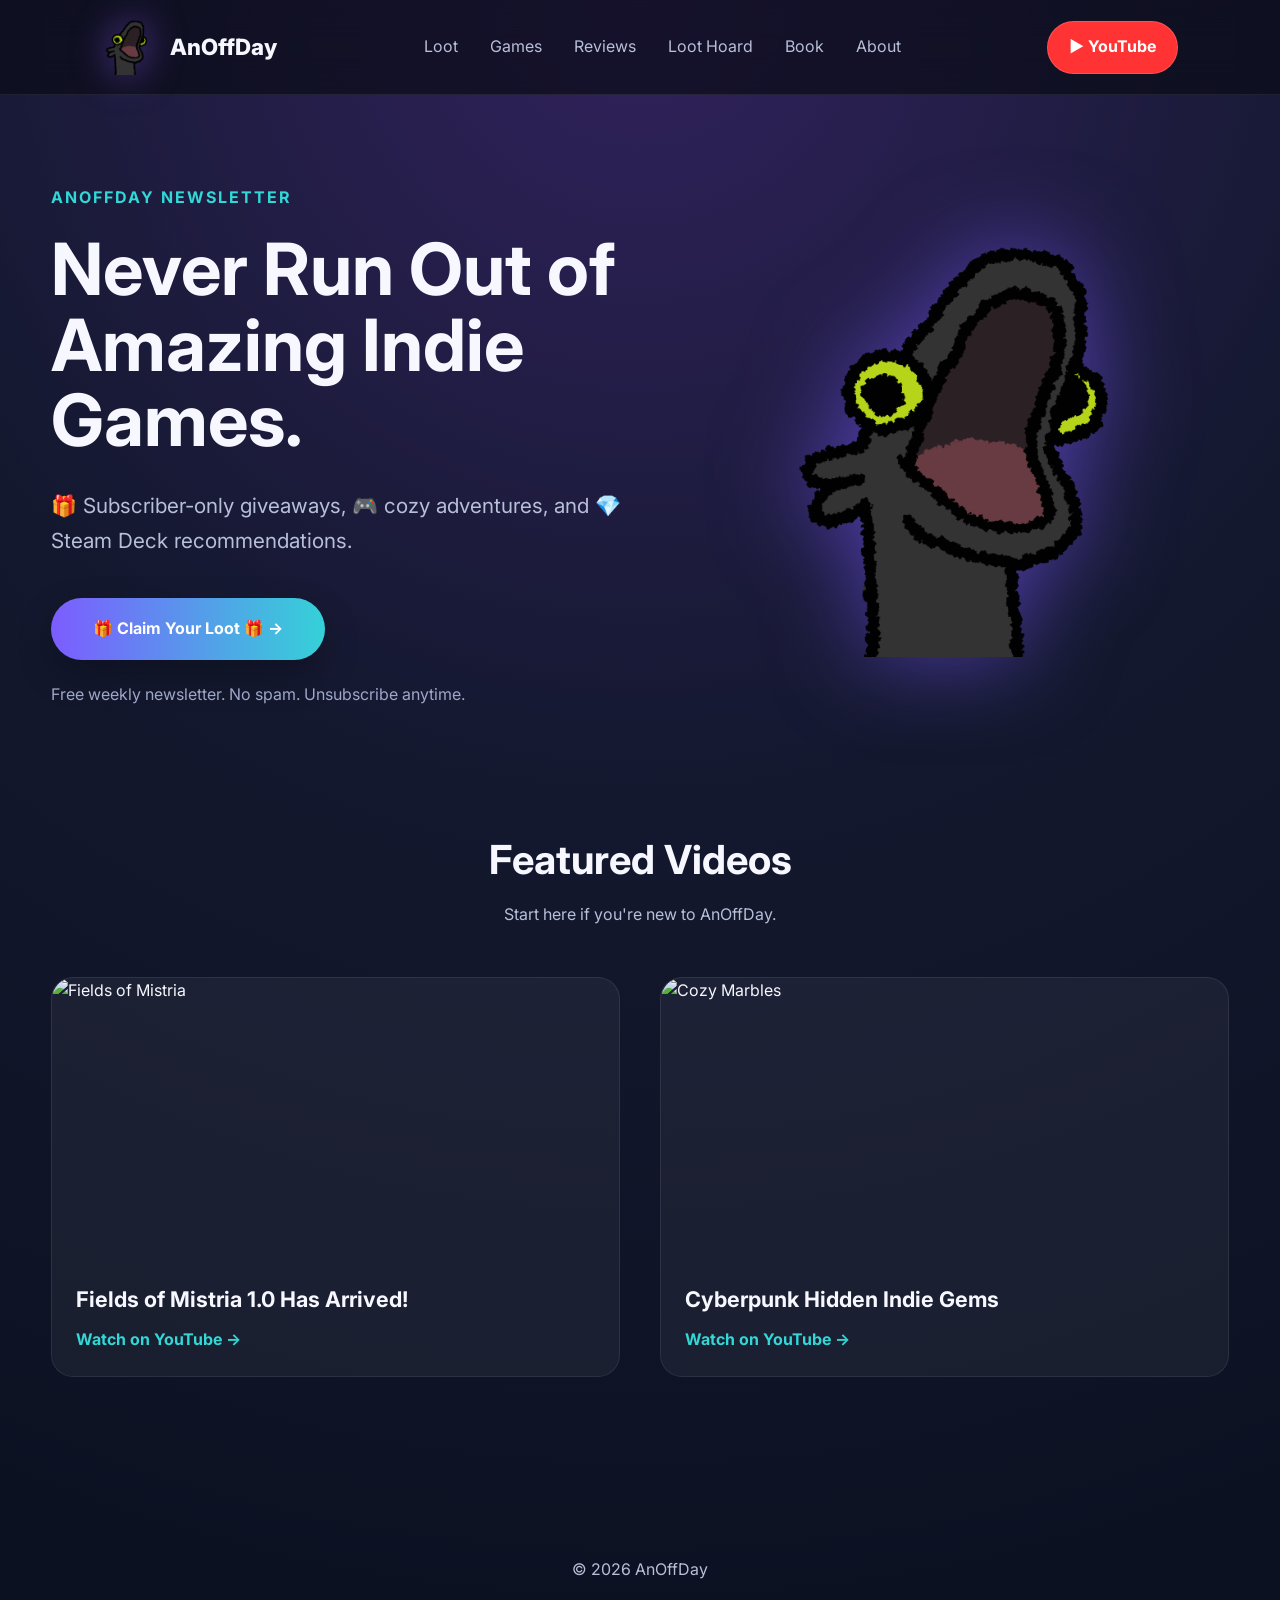
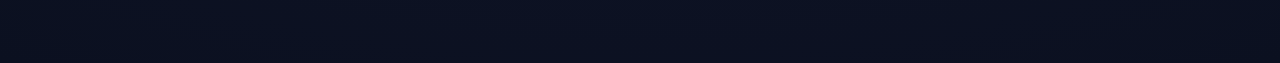
==== commit 2a2c18a3: "Clean up CSS and improve mobile layout" ====
--- a/index.html
+++ b/index.html
@@ -1,146 +1,68 @@
 <!DOCTYPE html>
 <html lang="en">
 <head>
-    <meta charset="UTF-8">
-    <meta name="viewport" content="width=device-width, initial-scale=1.0">
-
-    <title>AnOffDay | Discover Your Next Favorite Indie Game</title>
-
-    <link rel="stylesheet" href="styles.css">
-
-    <link rel="preconnect" href="https://fonts.googleapis.com">
-    <link rel="preconnect" href="https://fonts.gstatic.com" crossorigin>
-
-    <link href="https://fonts.googleapis.com/css2?family=Inter:wght@300;400;600;700;800&family=Space+Grotesk:wght@500;700&display=swap" rel="stylesheet">
+  <meta charset="UTF-8">
+  <meta name="viewport" content="width=device-width, initial-scale=1.0">
+  <title>AnOffDay | Discover Your Next Favorite Indie Game</title>
+  <link rel="stylesheet" href="styles.css">
+  <link rel="preconnect" href="https://fonts.googleapis.com">
+  <link rel="preconnect" href="https://fonts.gstatic.com" crossorigin>
+  <link href="https://fonts.googleapis.com/css2?family=Inter:wght@300;400;600;700;800&family=Space+Grotesk:wght@500;700&display=swap" rel="stylesheet">
 </head>
-
 <body>
-
-<header class="navbar">
-
+  <header class="navbar">
     <div class="logo">
-
-        <img src="images/dragon.png" alt="Dragon">
-
-        <span>AnOffDay</span>
-
+      <img src="images/dragon.png" alt="Dragon">
+      <span>AnOffDay</span>
     </div>
 
     <nav>
-
-        <a href="#">Loot</a>
-        <a href="#">Games</a>
-        <a href="#">Reviews</a>
-        <a href="#">Loot Hoard</a>
-        <a href="#">Book</a>
-        <a href="#">About</a>
-
+      <a href="#">Loot</a>
+      <a href="#">Games</a>
+      <a href="#">Reviews</a>
+      <a href="#">Loot Hoard</a>
+      <a href="#">Book</a>
+      <a href="#">About</a>
     </nav>
 
-    <a
-        class="youtube-button"
-        href="https://www.youtube.com/@AnOffDay"
-        target="_blank">
+    <a class="youtube-button" href="https://www.youtube.com/@AnOffDay" target="_blank" rel="noreferrer">▶ YouTube</a>
+  </header>
 
-        ▶ YouTube
-
-    </a>
-
-</header>
-
-
-<section class="hero">
-
+  <section class="hero">
     <div class="hero-left">
-
-        <span class="hero-tag">
-ANOFFDAY NEWSLETTER
-</span>
-
-        <h1>
-            Never Run Out of
-            Amazing Indie Games.
-        </h1>
-
-        <p class="hero-description">
-            🎁 Subscriber-only giveaways, 🎮 cozy adventures, and 💎 Steam Deck recommendations.
-        </p>
-
-<a
-    class="hero-newsletter-button"
-    href="https://sendfox.com/offday"
-    target="_blank">
-
-    🎁Claim Your Loot🎁 →
-</a>
-
-        <p class="hero-small">
-            Free weekly newsletter.  No spam. Unsubscribe anytime.
-        </p>
-
-    </div>
-<div class="hero-right">
-
-        <img
-            src="images/dragon.png"
-            alt="Dragon"
-            class="hero-dragon">
-
+      <span class="hero-tag">ANOFFDAY NEWSLETTER</span>
+      <h1>Never Run Out of Amazing Indie Games.</h1>
+      <p class="hero-description">🎁 Subscriber-only giveaways, 🎮 cozy adventures, and 💎 Steam Deck recommendations.</p>
+      <a class="hero-newsletter-button" href="https://sendfox.com/offday" target="_blank" rel="noreferrer">🎁 Claim Your Loot 🎁 →</a>
+      <p class="hero-small">Free weekly newsletter. No spam. Unsubscribe anytime.</p>
     </div>
 
-</section>
+    <div class="hero-right">
+      <img src="images/dragon.png" alt="Dragon" class="hero-dragon">
+    </div>
+  </section>
 
-<section class="featured-videos">
-
+  <section class="featured-videos">
     <div class="section-header">
-
-        <h2>Featured Videos</h2>
-
-        <p>
-            Start here if you're new to AnOffDay.
-        </p>
-
+      <h2>Featured Videos</h2>
+      <p>Start here if you're new to AnOffDay.</p>
     </div>
 
     <div class="video-grid">
+      <a class="video-card" href="https://www.youtube.com/watch?v=ea4ho8zxoK8" target="_blank" rel="noreferrer">
+        <img src="https://img.youtube.com/vi/ea4ho8zxoK8/maxresdefault.jpg" alt="Fields of Mistria">
+        <h3>Fields of Mistria 1.0 Has Arrived!</h3>
+        <span>Watch on YouTube →</span>
+      </a>
 
-        <a class="video-card"
-           href="https://www.youtube.com/watch?v=ea4ho8zxoK8"
-           target="_blank">
+      <a class="video-card" href="https://www.youtube.com/watch?v=EfAZcPWjO_U" target="_blank" rel="noreferrer">
+        <img src="https://img.youtube.com/vi/EfAZcPWjO_U/maxresdefault.jpg" alt="Cozy Marbles">
+        <h3>Cyberpunk Hidden Indie Gems</h3>
+        <span>Watch on YouTube →</span>
+      </a>
+    </div>
+  </section>
 
-            <img src="https://img.youtube.com/vi/ea4ho8zxoK8/maxresdefault.jpg"
-                 alt="Fields of Mistria">
-
-            <h3>Fields of Mistria 1.0 Has Arrived!</h3>
-
-            <span>Watch on YouTube →</span>
-
-        </a>
-
-        <a class="video-card"
-           href="https://www.youtube.com/watch?v=EfAZcPWjO_U"
-           target="_blank">
-
-            <img src="https://img.youtube.com/vi/EfAZcPWjO_U/maxresdefault.jpg"
-                 alt="Cozy Marbles">
-
-            <h3>Cyberpunk Hidden Indie Gems</h3>
-
-            <span>Watch on YouTube →</span>
-
-        </a>
-
-    </div>
-
-
-
-
-
-<footer>
-
-© 2026 AnOffDay
-
-</footer>
-
+  <footer>© 2026 AnOffDay</footer>
 </body>
-</html>+</html>
--- a/styles.css
+++ b/styles.css
@@ -1,729 +1,278 @@
-/* ===========================
-   ANOFFDAY V2
-=========================== */
-
-:root{
-    --bg:#0b1020;
-    --bg2:#171c36;
-    --card:#1d2445;
-    --text:#f7f7ff;
-    --muted:#b8bfd8;
-    --purple:#8b5cf6;
-    --cyan:#32d7d6;
-    --border:rgba(255,255,255,.08);
-}
-
-*{
-    margin:0;
-    padding:0;
-    box-sizing:border-box;
-}
-
-body{
-
-    font-family:Inter,sans-serif;
-
-    background:
-        radial-gradient(circle at top,#31225d 0%,#13182e 45%,#0b1020 100%);
-
-    color:var(--text);
-
-    line-height:1.6;
-
-}
-
-a{
-
-    color:inherit;
-
-    text-decoration:none;
-
-}
-
-img{
-
-    max-width:100%;
-
-    display:block;
-
-}
-
-/* ===========================
-   NAVBAR
-=========================== */
-
-.navbar{
-
-    position:sticky;
-
-    top:0;
-
-    z-index:100;
-
-    display:flex;
-
-    justify-content:space-between;
-
-    align-items:center;
-
-    padding:1.2rem 8%;
-
-    backdrop-filter:blur(18px);
-
-    background:rgba(10,12,24,.7);
-
-    border-bottom:1px solid var(--border);
-
-}
-
-.logo{
-
-    display:flex;
-
-    align-items:center;
-
-    gap:12px;
-
-    font-size:1.4rem;
-
-    font-weight:800;
-
-}
-
-.logo img{
-
-    width:56px;
-
-    filter:drop-shadow(0 0 18px rgba(139,92,246,.5));
-
-}
-
-nav{
-
-    display:flex;
-
-    gap:2rem;
-
-}
-
-nav a{
-
-    color:var(--muted);
-
-    transition:.25s;
-
-}
-
-nav a:hover{
-
-    color:white;
-
-}
-
-.youtube-button{
-
-    background:#ff3333;
-
-    color:white;
-
-    padding:.8rem 1.3rem;
-
-    border-radius:999px;
-
-    font-weight:700;
-
-    transition:.25s;
-
-}
-
-.youtube-button:hover{
-
-    transform:translateY(-2px);
-
-}
-
-/* =========================
-   HERO
-========================= */
-
-.hero{
-
-    width:min(1300px,92%);
-    margin:90px auto 120px;
-
-    display:grid;
-    grid-template-columns:1.1fr .9fr;
-    gap:70px;
-
-    align-items:center;
-
-}
-
-.hero-left{
-
-    display:flex;
-    flex-direction:column;
-    align-items:flex-start;
-
-}
-
-.hero-tag{
-
-    color:var(--cyan);
-    font-weight:700;
-    letter-spacing:2px;
-    margin-bottom:20px;
-    text-transform:uppercase;
-
-}
-
-.hero h1{
-
-    font-size:4.5rem;
-    line-height:1.05;
-    margin:0;
-
-    max-width:700px;
-
-}
-
-.hero-description{
-
-    font-size:1.3rem;
-    line-height:1.7;
-
-    color:var(--muted);
-
-    margin:30px 0 40px;
-
-    max-width:650px;
-
-}
-
-.hero-newsletter{
-
-    width:100%;
-    max-width:700px;
-
-    display:flex;
-
-    background:white;
-
-    border-radius:70px;
-
-    overflow:hidden;
-
-    margin-bottom:35px;
-
-}
-
-.hero-newsletter input{
-
-    flex:1;
-
-    border:none;
-
-    outline:none;
-
-    padding:22px 26px;
-
-    font-size:1rem;
-
-}
-
-.hero-newsletter button{
-
-    border:none;
-
-    cursor:pointer;
-
-    padding:0 36px;
-
-    color:white;
-
-    font-weight:700;
-
-    background:linear-gradient(90deg,#7C5CFF,#35D0D8);
-
-    transition:.3s;
-
-}
-
-.hero-newsletter button:hover{
-
-    transform:scale(1.03);
-
-}
-
-.hero-features{
-
-    display:flex;
-    gap:25px;
-    flex-wrap:wrap;
-
-    margin-bottom:30px;
-
-}
-
-.hero-features div{
-
-    color:#d5d8ef;
-
-    font-size:1rem;
-
-}
-
-.hero-small{
-
-    color:#9fa7c8;
-
-    margin-bottom:35px;
-
-}
-
-.youtube-button{
-
-    display:inline-block;
-
-    padding:16px 30px;
-
-    border:1px solid rgba(255,255,255,.15);
-
-    border-radius:50px;
-
-    text-decoration:none;
-
-    color:white;
-
-    transition:.3s;
-
-}
-
-.youtube-button:hover{
-
-    background:rgba(255,255,255,.08);
-
-}
-
-.hero-right{
-
-    display:flex;
-
-    justify-content:center;
-
-    align-items:center;
-
-}
-
-.hero-dragon{
-
-    width:420px;
-
-    filter:drop-shadow(0 0 45px rgba(120,90,255,.55));
-
-}
-
-@keyframes float{
-
-    0%,100%{
-
-        transform:translateY(0px);
-
-    }
-
-    50%{
-
-        transform:translateY(-12px);
-
-    }
-
-}
-
-/* ===========================
-SECTIONS
-=========================== */
-
-.coming{
-
-    width:min(1100px,90%);
-
-    margin:80px auto;
-
-    padding:45px;
-
-    border-radius:24px;
-
-    background:rgba(255,255,255,.04);
-
-    border:1px solid var(--border);
-
-}
-
-.coming h2{
-
-    margin-bottom:18px;
-
-    font-size:2rem;
-
-}
-
-.coming p{
-
-    color:var(--muted);
-
-}
-
-/* ===========================
-FOOTER
-=========================== */
-
-footer{
-
-    text-align:center;
-
-    color:var(--muted);
-
-    padding:80px 0;
-
-}
-
-/* ===========================
-MOBILE
-=========================== */
-
-@media(max-width:900px){
-
-.hero{
-
-grid-template-columns:1fr;
-
-text-align:center;
-
-}
-
-.hero-buttons{
-
-justify-content:center;
-
-}
-
-nav{
-
-display:none;
-
-}
-
-.hero h1{
-
-font-size:3rem;
-
-}
-
-.hero-image{
-
-order:-1;
-
-}
-
-.hero-image img{
-
-width:250px;
-
-}.video-grid{
-    grid-template-columns:1fr;
-}
-
-}/*=========================
-FEATURED VIDEOS
-=========================*/
-
-.featured-videos{
-
-width:min(1300px,92%);
-margin:100px auto;
-
-}
-
-
-
-.section-header{
-
-text-align:center;
-margin-bottom:50px;
-
-}
-
-.section-header h2{
-
-font-size:2.5rem;
-margin-bottom:10px;
-
-}
-
-.section-header p{
-
-color:var(--muted);
-
-}
-
-.video-grid{
-
-    display:grid;
-    grid-template-columns:repeat(2,1fr);
-    gap:40px;
-}
-
-
-
-.video-card{
-
-display: flex;
-flex-direction:column;
-
-width:100%;
-
-background: rgba(255,255,255,.05);
-
-border:1px solid rgba(255,255,255,.08);
-
-border-radius:22px;
-
-overflow: hidden;
-
-transition:.3s;
-
-}
-
-.video-card:hover{
-
-transform:translateY(-8px);
-
-box-shadow:0 20px 50px rgba(0,0,0,.35);
-
-}
-
-.video-card img{
-
-    width:100%;
-    height:280px;
-
-    object-fit:cover;
-
-    display:block;
-
-}
-
-.video-card h3{
-
-padding:24px 24px 10px;
-
-font-size:1.35rem;
-
-}
-
-.video-card span{
-
-display:block;
-
-padding:0 24px 24px;
-
-color:var(--cyan);
-
-font-weight:700;
-
-}/* NEWSLETTER */
-
-.hero-newsletter{
-
-display:flex;
-
-max-width:650px;
-
-margin:45px auto 20px;
-
-border-radius:60px;
-
-overflow:hidden;
-
-background:white;
-
-}
-
-.hero-newsletter input{
-
-flex:1;
-
-padding:22px 26px;
-
-border:none;
-
-font-size:1.1rem;
-
-outline:none;
-
-}
-
-.hero-newsletter button{
-
-padding:22px 38px;
-
-border:none;
-
-cursor:pointer;
-
-font-weight:700;
-
-font-size:1rem;
-
-background:linear-gradient(90deg,#7c5cff,#35d0d8);
-
-color:white;
-
-transition:.3s;
-
-}
-
-.hero-newsletter button:hover{
-
-transform:scale(1.02);
-
-}
-
-.newsletter-note{
-
-margin-top:20px;
-
-font-size:1rem;
-
-color:#cfcfff;
-
-}
-
-.newsletter-small{
-
-margin-top:14px;
-
-font-size:.9rem;
-
-color:#9fa7c8;
-
-}.hero{
-
-    display:grid;
-
-    grid-template-columns:1.2fr .8fr;
-
-    align-items:center;
-
-    gap:80px;
-
-    width:min(1300px,92%);
-
-    margin:80px auto 120px;
-
-}
-
-.hero-content{
-
-    display:flex;
-
-    flex-direction:column;
-
-    align-items:flex-start;
-
-}
-
-.hero-text{
-
-    max-width:700px;
-
-    font-size:1.3rem;
-
-    line-height:1.7;
-
-    margin:30px 0;
-
-}
-
-.hero-benefits{
-
-    display:flex;
-
-    flex-direction:column;
-
-    gap:12px;
-
-    margin:30px 0;
-
-    color:#d9def7;
-
-}
-
-.newsletter-small{
-
-    margin-top:25px;
-
-    color:#9da6c8;
-
-}
-
-.secondary-button{
-
-    margin-top:35px;
-
-}.hero-dragon{
-
-    width:420px;
-
-    filter:drop-shadow(0 0 45px rgba(120,90,255,.55));
-
-    animation:floatDragon 4s ease-in-out infinite;
-
-    transition:transform .3s;
-
-}
-
-.hero-dragon:hover{
-
-    transform:rotate(-4deg) scale(1.05);
-
-}
-
-@keyframes floatDragon{
-
-    0%{
-        transform:translateY(0);
-    }
-
-    50%{
-        transform:translateY(-10px);
-    }
-
-    100%{
-        transform:translateY(0);
-    }
-
-}.hero-newsletter-button{
-    display:inline-flex;
-    align-items:center;
-    justify-content:center;
-
-    padding:18px 42px;
-
-    border-radius:999px;
-
-    background:linear-gradient(90deg,#7c5cff,#35d1d8);
-
-    color:white;
-
-    font-weight:700;
-
-    text-decoration:none;
-
-    transition:.25s;
-}
-
-.hero-newsletter-button:hover{
-    transform:translateY(-3px);
-    box-shadow:0 15px 35px rgba(0,0,0,.25);
+:root {
+  --bg: #0b1020;
+  --bg2: #171c36;
+  --card: #1d2445;
+  --text: #f7f7ff;
+  --muted: #b8bfd8;
+  --purple: #8b5cf6;
+  --cyan: #32d7d6;
+  --border: rgba(255, 255, 255, 0.08);
+}
+
+* {
+  margin: 0;
+  padding: 0;
+  box-sizing: border-box;
+}
+
+body {
+  font-family: Inter, sans-serif;
+  background: radial-gradient(circle at top, #31225d 0%, #13182e 45%, #0b1020 100%);
+  color: var(--text);
+  line-height: 1.6;
+}
+
+a {
+  color: inherit;
+  text-decoration: none;
+}
+
+img {
+  display: block;
+  max-width: 100%;
+}
+
+.navbar {
+  position: sticky;
+  top: 0;
+  z-index: 100;
+  display: flex;
+  justify-content: space-between;
+  align-items: center;
+  padding: 1.2rem 8%;
+  background: rgba(10, 12, 24, 0.7);
+  border-bottom: 1px solid var(--border);
+  backdrop-filter: blur(18px);
+}
+
+.logo {
+  display: flex;
+  align-items: center;
+  gap: 12px;
+  font-size: 1.4rem;
+  font-weight: 800;
+}
+
+.logo img {
+  width: 56px;
+  filter: drop-shadow(0 0 18px rgba(139, 92, 246, 0.5));
+}
+
+nav {
+  display: flex;
+  gap: 2rem;
+}
+
+nav a {
+  color: var(--muted);
+  transition: 0.25s ease;
+}
+
+nav a:hover {
+  color: white;
+}
+
+.youtube-button,
+.hero-newsletter-button {
+  display: inline-flex;
+  align-items: center;
+  justify-content: center;
+  border-radius: 999px;
+  color: white;
+  font-weight: 700;
+  text-decoration: none;
+  transition: 0.25s ease;
+}
+
+.youtube-button {
+  padding: 0.8rem 1.3rem;
+  background: #ff3333;
+  border: 1px solid rgba(255, 255, 255, 0.15);
+}
+
+.youtube-button:hover {
+  transform: translateY(-2px);
+  background: rgba(255, 255, 255, 0.08);
+}
+
+.hero {
+  width: min(1300px, 92%);
+  margin: 90px auto 120px;
+  display: grid;
+  grid-template-columns: 1.1fr 0.9fr;
+  gap: 70px;
+  align-items: center;
+}
+
+.hero-left {
+  display: flex;
+  flex-direction: column;
+  align-items: flex-start;
+}
+
+.hero-tag {
+  color: var(--cyan);
+  font-weight: 700;
+  letter-spacing: 2px;
+  margin-bottom: 20px;
+  text-transform: uppercase;
+}
+
+.hero h1 {
+  max-width: 700px;
+  font-size: 4.5rem;
+  line-height: 1.05;
+  margin: 0;
+}
+
+.hero-description {
+  max-width: 650px;
+  margin: 30px 0 40px;
+  color: var(--muted);
+  font-size: 1.3rem;
+  line-height: 1.7;
+}
+
+.hero-newsletter-button {
+  padding: 18px 42px;
+  background: linear-gradient(90deg, #7c5cff, #35d1d8);
+  box-shadow: 0 15px 35px rgba(0, 0, 0, 0.25);
+}
+
+.hero-newsletter-button:hover {
+  transform: translateY(-3px);
+}
+
+.hero-small {
+  margin-top: 22px;
+  color: #9fa7c8;
+}
+
+.hero-right {
+  display: flex;
+  justify-content: center;
+  align-items: center;
+}
+
+.hero-dragon {
+  width: 420px;
+  filter: drop-shadow(0 0 45px rgba(120, 90, 255, 0.55));
+  animation: float 4s ease-in-out infinite;
+}
+
+@keyframes float {
+  0%,
+  100% {
+    transform: translateY(0);
+  }
+  50% {
+    transform: translateY(-12px);
+  }
+}
+
+.featured-videos {
+  width: min(1300px, 92%);
+  margin: 100px auto;
+}
+
+.section-header {
+  margin-bottom: 50px;
+  text-align: center;
+}
+
+.section-header h2 {
+  margin-bottom: 10px;
+  font-size: 2.5rem;
+}
+
+.section-header p {
+  color: var(--muted);
+}
+
+.video-grid {
+  display: grid;
+  grid-template-columns: repeat(2, minmax(0, 1fr));
+  gap: 40px;
+}
+
+.video-card {
+  display: flex;
+  flex-direction: column;
+  width: 100%;
+  background: rgba(255, 255, 255, 0.05);
+  border: 1px solid rgba(255, 255, 255, 0.08);
+  border-radius: 22px;
+  overflow: hidden;
+  transition: 0.3s ease;
+}
+
+.video-card:hover {
+  transform: translateY(-8px);
+  box-shadow: 0 20px 50px rgba(0, 0, 0, 0.35);
+}
+
+.video-card img {
+  width: 100%;
+  height: 280px;
+  object-fit: cover;
+}
+
+.video-card h3 {
+  padding: 24px 24px 10px;
+  font-size: 1.35rem;
+}
+
+.video-card span {
+  display: block;
+  padding: 0 24px 24px;
+  color: var(--cyan);
+  font-weight: 700;
+}
+
+footer {
+  padding: 80px 0;
+  text-align: center;
+  color: var(--muted);
+}
+
+@media (max-width: 768px) {
+  .navbar {
+    padding: 15px 20px;
+  }
+
+  .navbar nav {
+    display: none;
+  }
+
+  .logo span {
+    font-size: 1.8rem;
+  }
+
+  .youtube-button {
+    padding: 14px 22px;
+    font-size: 1rem;
+  }
+
+  .hero {
+    grid-template-columns: 1fr;
+    text-align: center;
+    gap: 40px;
+  }
+
+  .hero-left {
+    align-items: center;
+  }
+
+  .hero h1 {
+    font-size: 3.2rem;
+    line-height: 1.05;
+  }
+
+  .hero-newsletter-button {
+    margin: 30px auto 0;
+  }
+
+  .video-grid {
+    grid-template-columns: 1fr;
+  }
 }
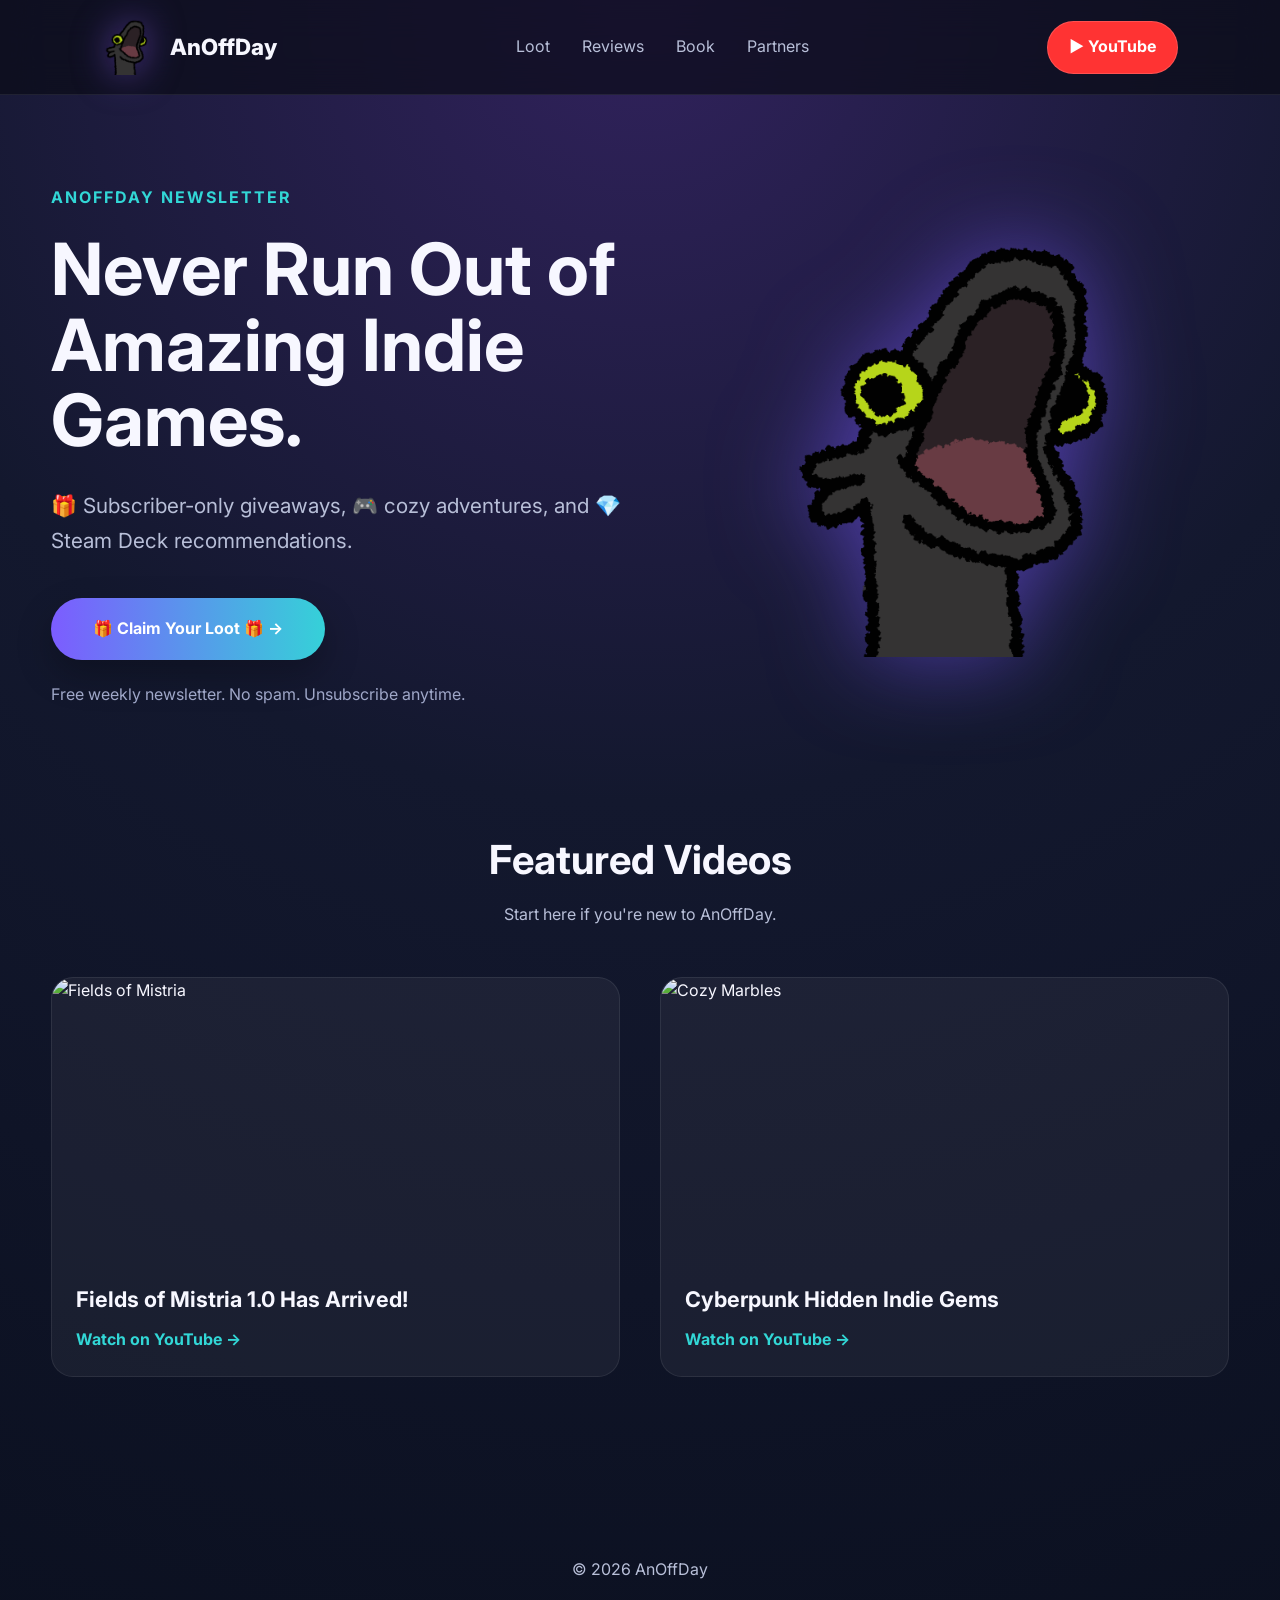
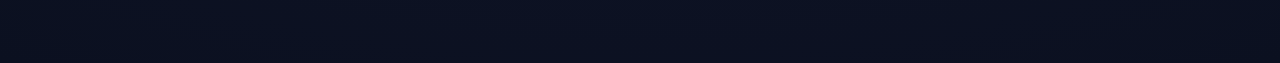
==== commit a9496cfa: "Add site pages and navigation" ====
--- a/index.html
+++ b/index.html
@@ -16,14 +16,12 @@
       <span>AnOffDay</span>
     </div>
 
-    <nav>
-      <a href="#">Loot</a>
-      <a href="#">Games</a>
-      <a href="#">Reviews</a>
-      <a href="#">Loot Hoard</a>
-      <a href="#">Book</a>
-      <a href="#">About</a>
-    </nav>
+<nav>
+    <a href="loot.html">Loot</a>
+    <a href="reviews.html">Reviews</a>
+    <a href="book.html">Book</a>
+    <a href="partners.html">Partners</a>
+</nav>
 
     <a class="youtube-button" href="https://www.youtube.com/@AnOffDay" target="_blank" rel="noreferrer">▶ YouTube</a>
   </header>
--- a/styles.css
+++ b/styles.css
@@ -236,22 +236,33 @@
 }
 
 @media (max-width: 768px) {
-  .navbar {
-    padding: 15px 20px;
-  }
-
-  .navbar nav {
-    display: none;
-  }
-
-  .logo span {
-    font-size: 1.8rem;
-  }
-
-  .youtube-button {
-    padding: 14px 22px;
-    font-size: 1rem;
-  }
+ .navbar {
+    padding: 12px 16px;
+    flex-wrap: wrap;
+    gap: 10px;
+}
+
+.navbar nav {
+    display: flex;
+    order: 3;
+    width: 100%;
+    justify-content: center;
+    gap: 14px;
+    padding-top: 8px;
+}
+
+.navbar nav a {
+    font-size: 0.8rem;
+}
+
+.logo span {
+    font-size: 1.4rem;
+}
+
+.youtube-button {
+    padding: 10px 16px;
+    font-size: 0.9rem;
+}
 
   .hero {
     grid-template-columns: 1fr;
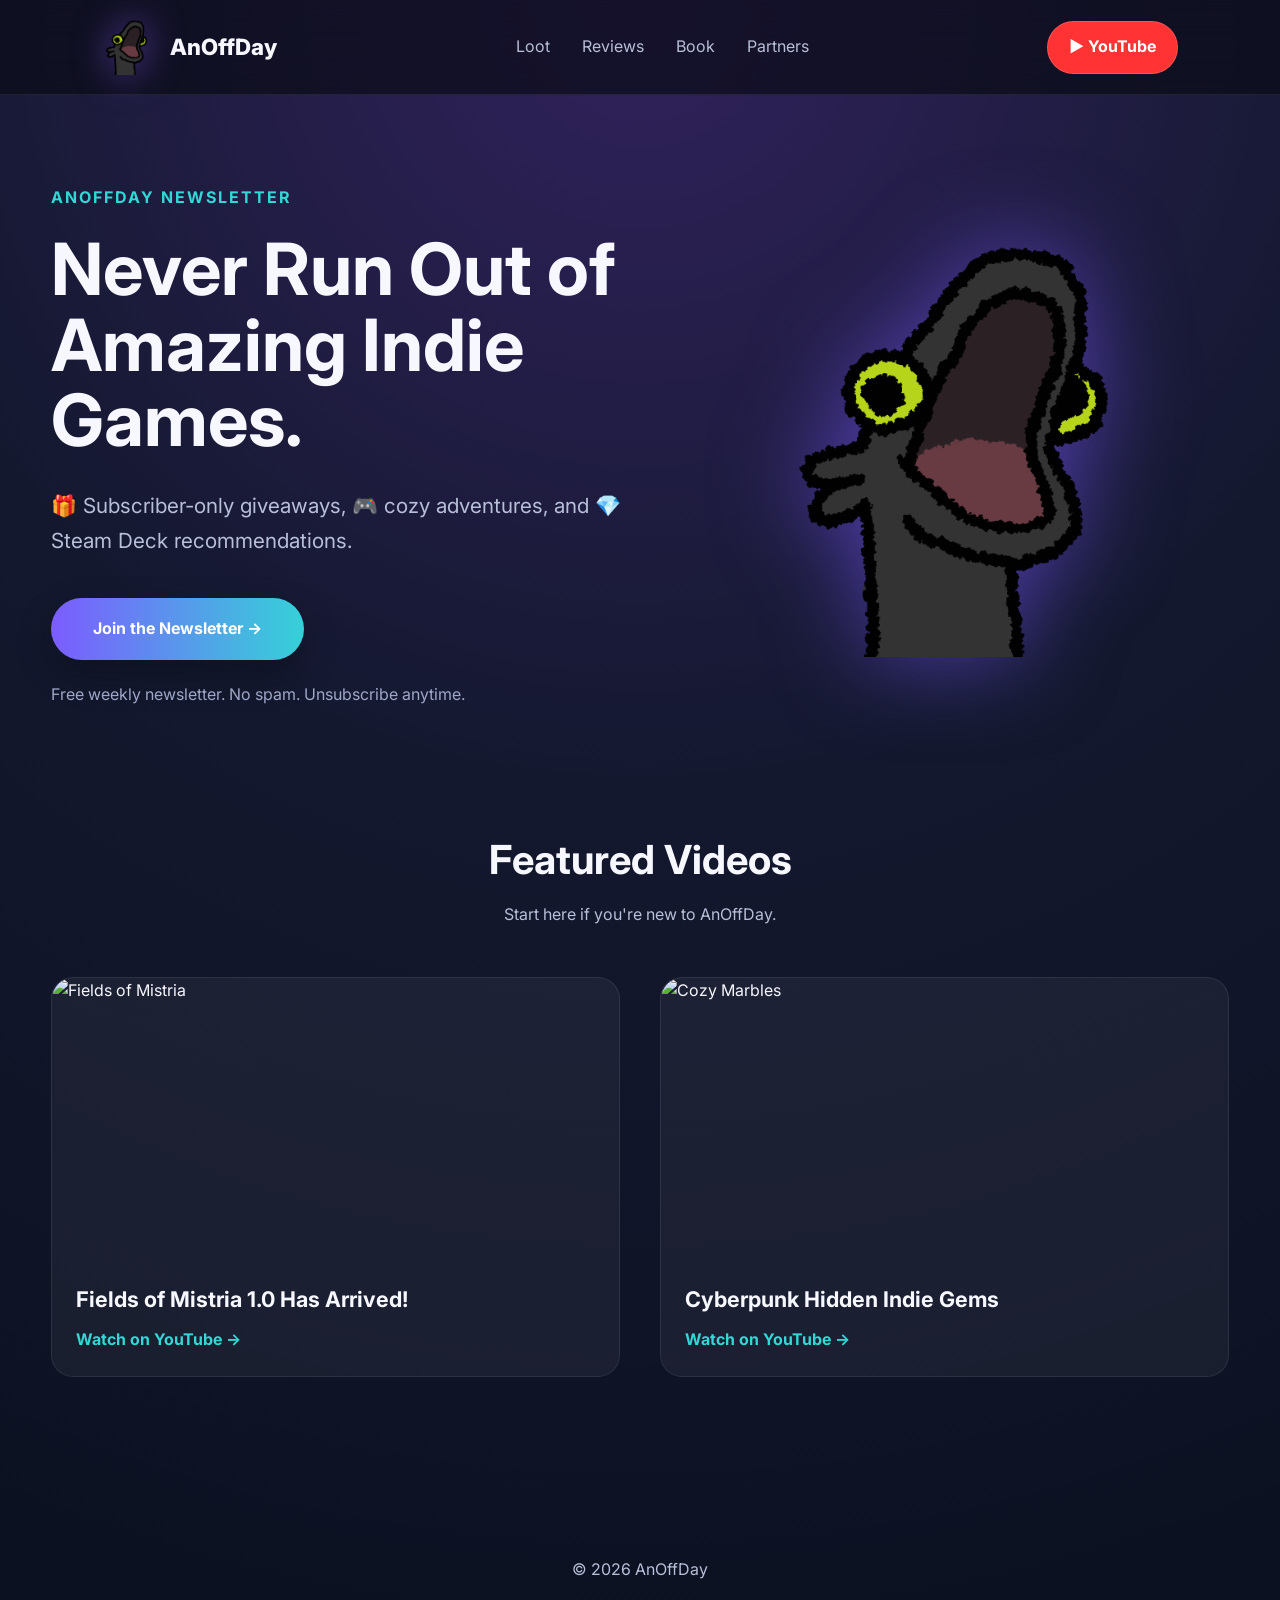
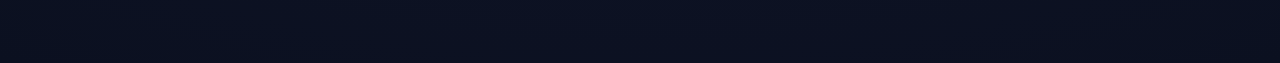
==== commit 573f9a55: "Update partners page" ====
--- a/index.html
+++ b/index.html
@@ -31,7 +31,7 @@
       <span class="hero-tag">ANOFFDAY NEWSLETTER</span>
       <h1>Never Run Out of Amazing Indie Games.</h1>
       <p class="hero-description">🎁 Subscriber-only giveaways, 🎮 cozy adventures, and 💎 Steam Deck recommendations.</p>
-      <a class="hero-newsletter-button" href="https://sendfox.com/offday" target="_blank" rel="noreferrer">🎁 Claim Your Loot 🎁 →</a>
+      <a class="hero-newsletter-button" href="https://sendfox.com/offday" target="_blank" rel="noreferrer">Join the Newsletter →</a>
       <p class="hero-small">Free weekly newsletter. No spam. Unsubscribe anytime.</p>
     </div>
 
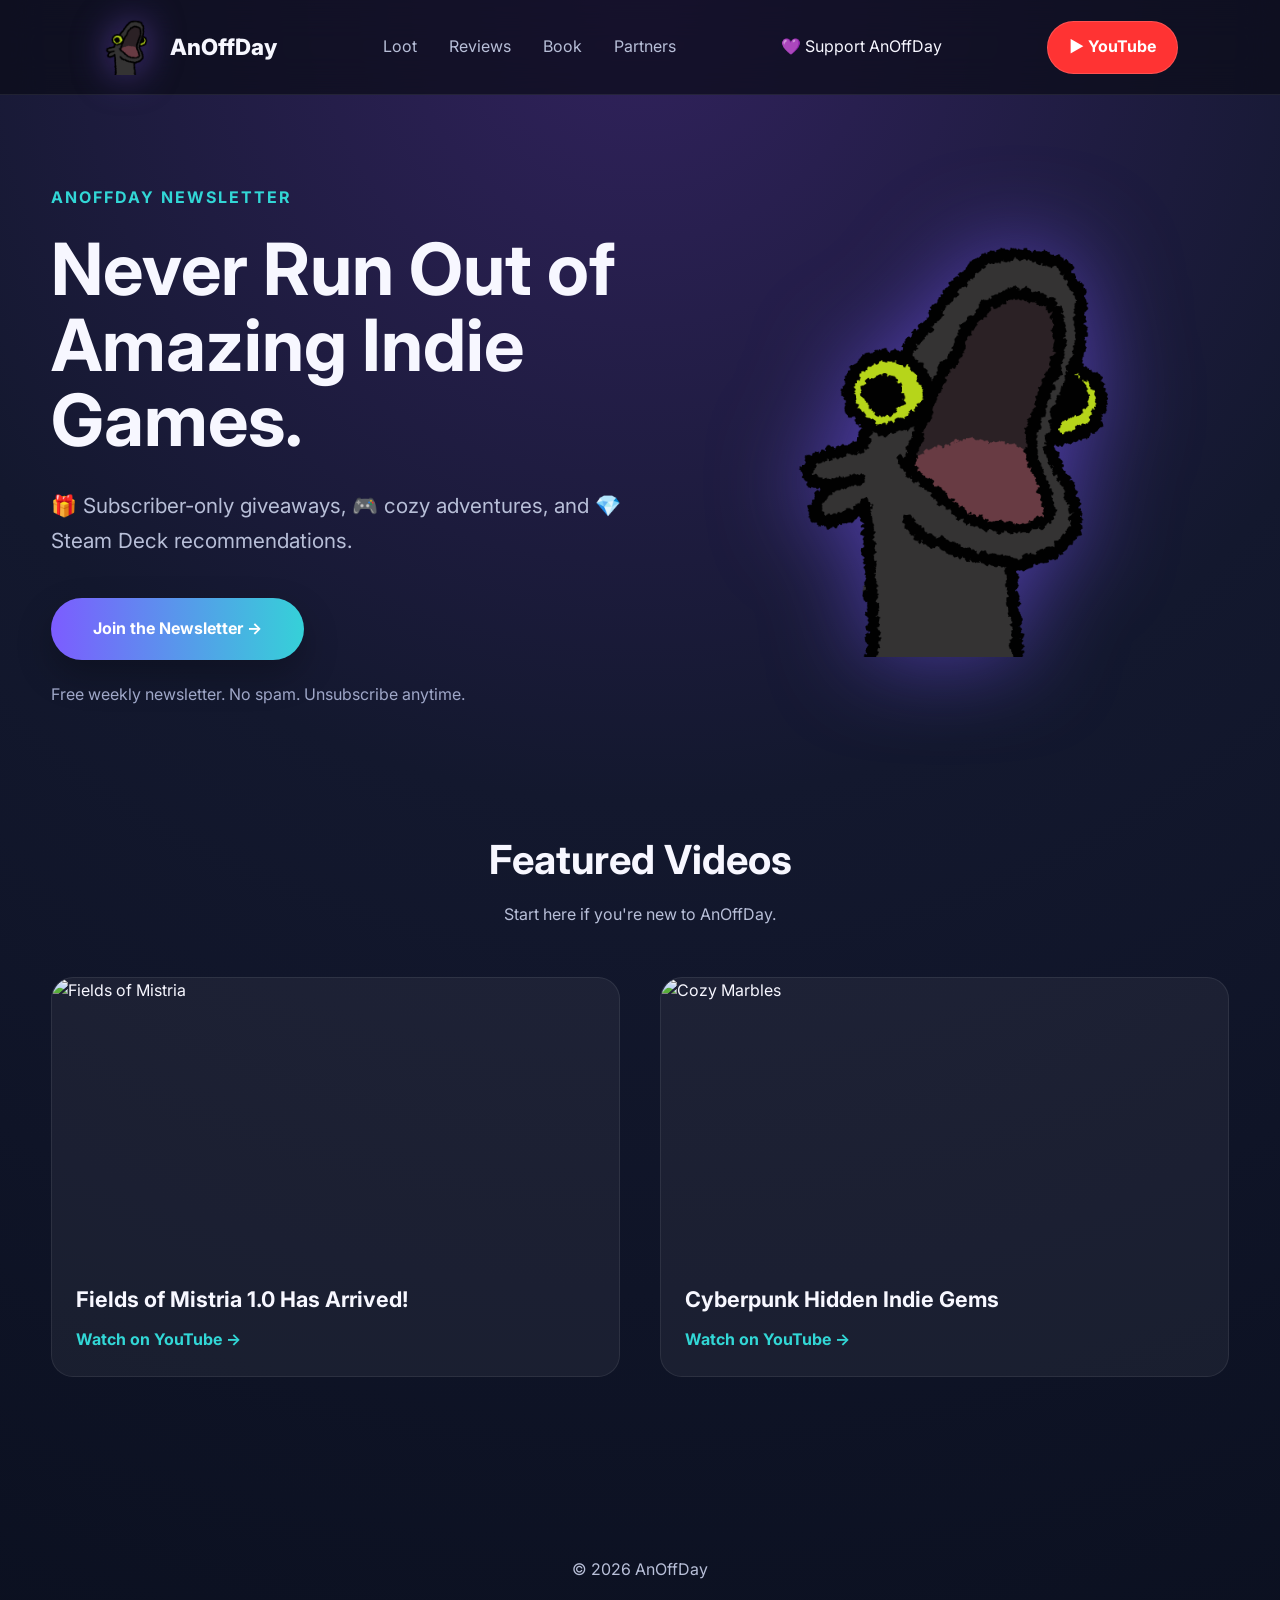
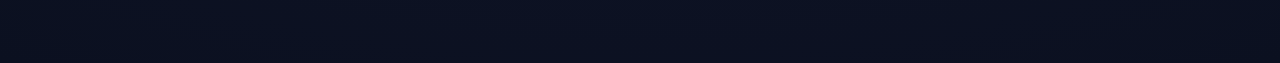
==== commit 2bb373cd: "Add Ko-fi support link" ====
--- a/index.html
+++ b/index.html
@@ -22,7 +22,12 @@
     <a href="book.html">Book</a>
     <a href="partners.html">Partners</a>
 </nav>
-
+<a class="support-button"
+   href="https://ko-fi.com/anoffday"
+   target="_blank"
+   rel="noopener">
+    💜 Support AnOffDay
+</a>
     <a class="youtube-button" href="https://www.youtube.com/@AnOffDay" target="_blank" rel="noreferrer">▶ YouTube</a>
   </header>
 
